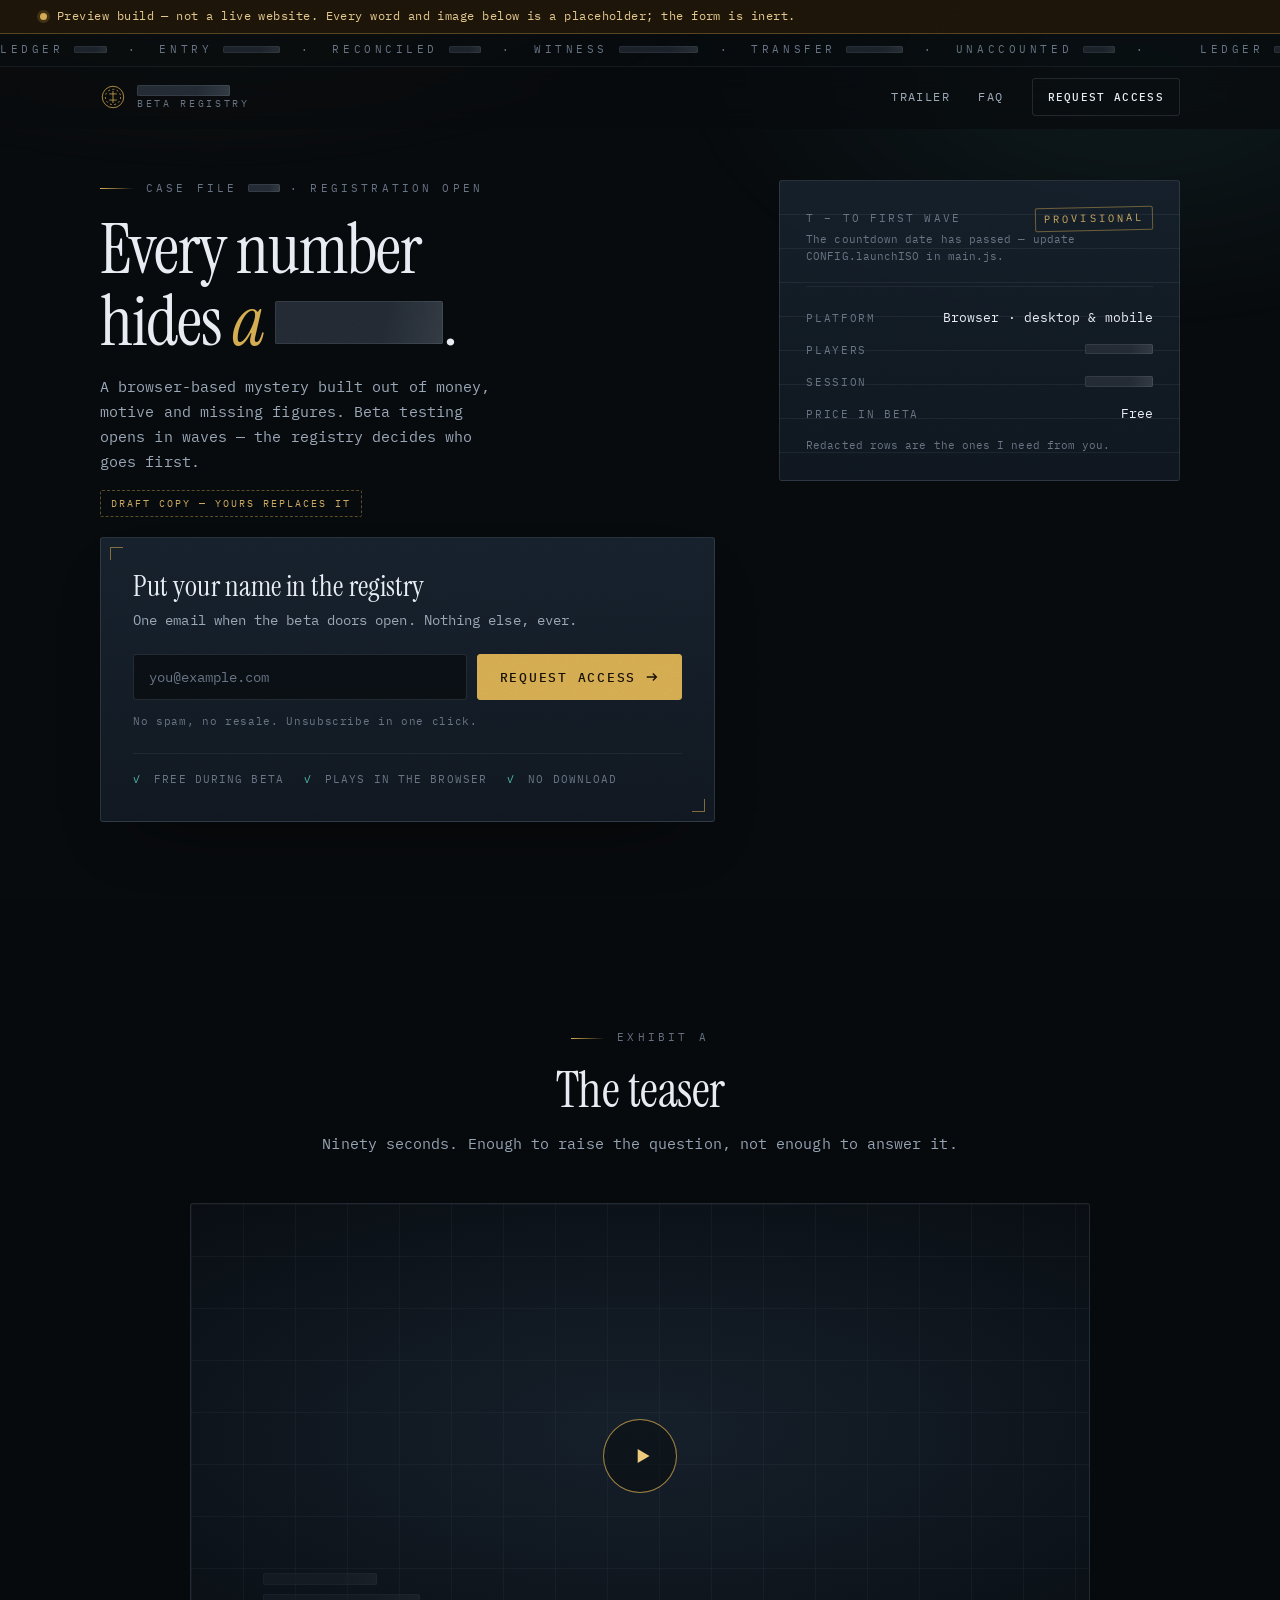
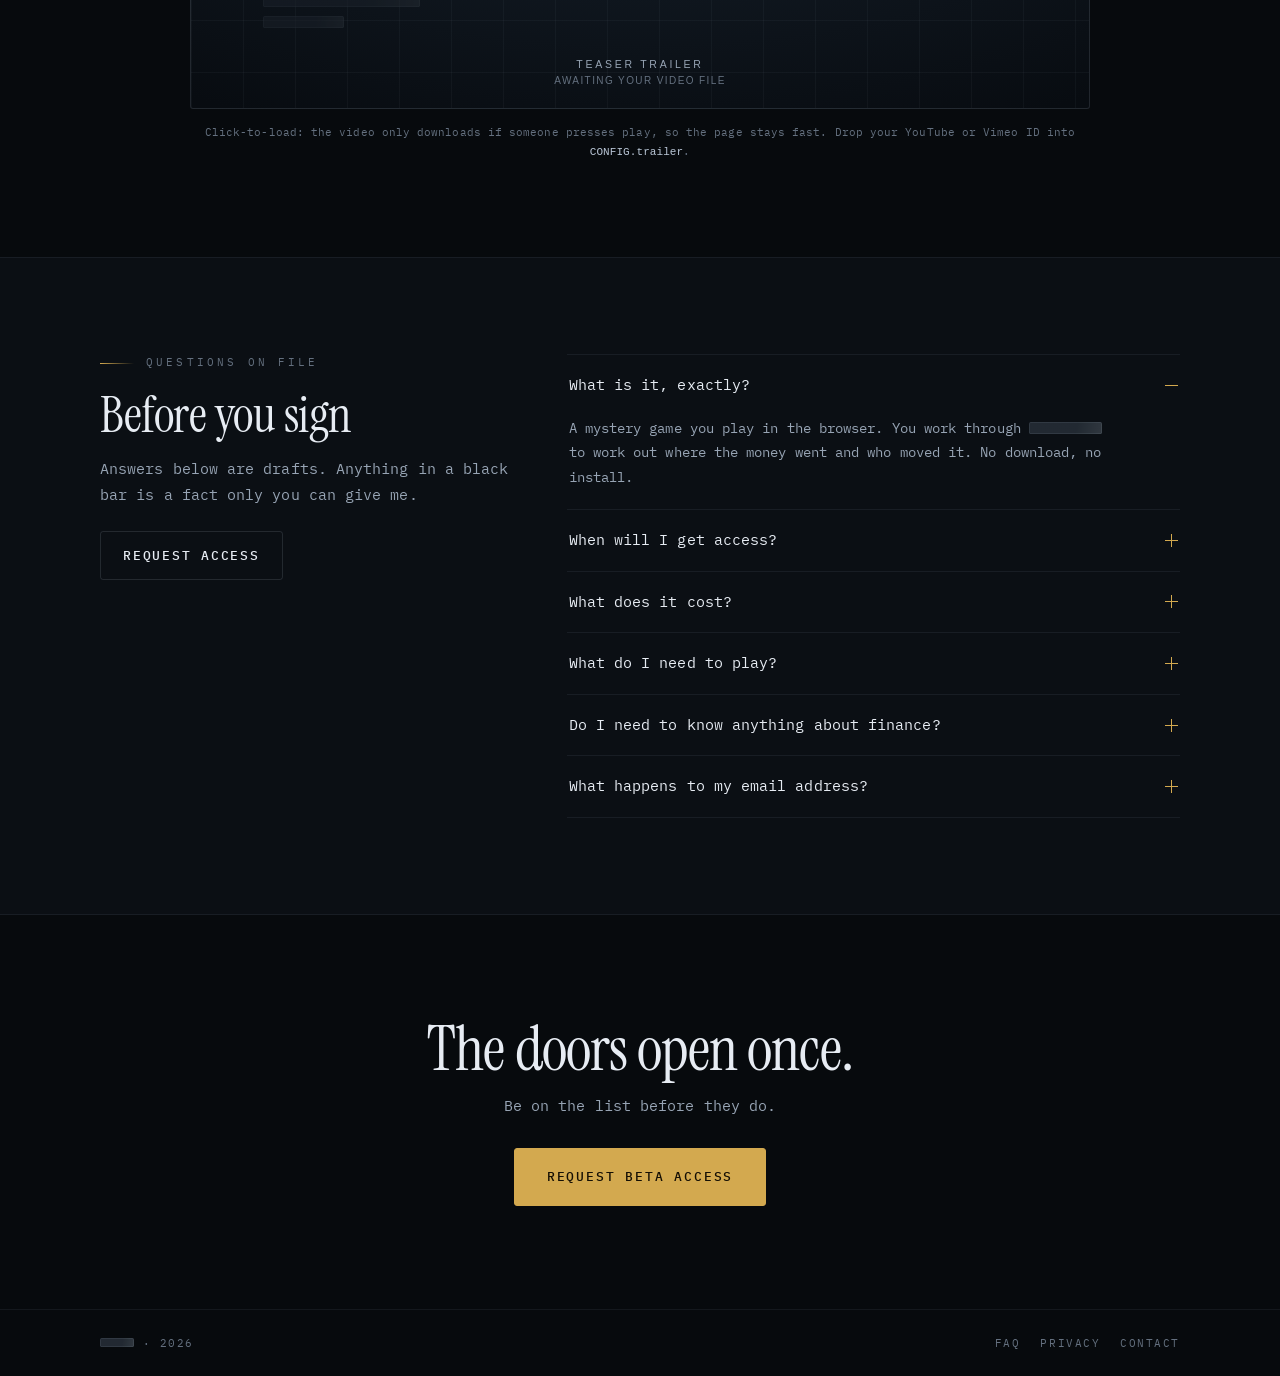
==== index.html @ 551bf58c "Beta registration landing page — preview build Dark dossier-styled squeeze page: hero + email opt-in" ====
<!DOCTYPE html>
<html lang="en" class="no-js">
<head>
<meta charset="utf-8">
<meta name="viewport" content="width=device-width, initial-scale=1">
<meta name="robots" content="noindex, nofollow">
<title>Beta Registry — Preview Build</title>
<meta name="description" content="Preview build of a beta-registration landing page. All copy and imagery are placeholders.">
<link rel="preconnect" href="https://fonts.googleapis.com">
<link rel="preconnect" href="https://fonts.gstatic.com" crossorigin>
<link href="https://fonts.googleapis.com/css2?family=Instrument+Serif:ital@0;1&family=IBM+Plex+Mono:wght@400;500;600&display=swap" rel="stylesheet">
<link rel="stylesheet" href="styles.css">
</head>
<body>

<!-- ============================================================
     DEMO NOTICE — delete this whole <div> when you go live.
     ============================================================ -->
<div class="demo-bar" id="demoBar">
  <span class="demo-bar__dot" aria-hidden="true"></span>
  <span>Preview build — not a live website. Every word and image below is a placeholder; the form is inert.</span>
</div>

<div class="grain" aria-hidden="true"></div>
<div class="vault-light" aria-hidden="true"></div>

<!-- ticker: intentionally wider than the viewport (marquee) -->
<div class="ticker" aria-hidden="true">
  <div class="ticker__track">
    <span class="ticker__set">
      LEDGER&nbsp;<i class="rd rd--xs"></i>&nbsp;&nbsp;·&nbsp;&nbsp;ENTRY&nbsp;<i class="rd rd--sm"></i>&nbsp;&nbsp;·&nbsp;&nbsp;RECONCILED&nbsp;<i class="rd rd--xs"></i>&nbsp;&nbsp;·&nbsp;&nbsp;WITNESS&nbsp;<i class="rd rd--md"></i>&nbsp;&nbsp;·&nbsp;&nbsp;TRANSFER&nbsp;<i class="rd rd--sm"></i>&nbsp;&nbsp;·&nbsp;&nbsp;UNACCOUNTED&nbsp;<i class="rd rd--xs"></i>&nbsp;&nbsp;·&nbsp;&nbsp;
    </span>
    <span class="ticker__set">
      LEDGER&nbsp;<i class="rd rd--xs"></i>&nbsp;&nbsp;·&nbsp;&nbsp;ENTRY&nbsp;<i class="rd rd--sm"></i>&nbsp;&nbsp;·&nbsp;&nbsp;RECONCILED&nbsp;<i class="rd rd--xs"></i>&nbsp;&nbsp;·&nbsp;&nbsp;WITNESS&nbsp;<i class="rd rd--md"></i>&nbsp;&nbsp;·&nbsp;&nbsp;TRANSFER&nbsp;<i class="rd rd--sm"></i>&nbsp;&nbsp;·&nbsp;&nbsp;UNACCOUNTED&nbsp;<i class="rd rd--xs"></i>&nbsp;&nbsp;·&nbsp;&nbsp;
    </span>
  </div>
</div>

<header class="site-head" id="siteHead">
  <div class="wrap site-head__inner">
    <a class="mark" href="#top" aria-label="Home">
      <span class="mark__seal" aria-hidden="true">
        <svg viewBox="0 0 32 32" width="26" height="26" fill="none" stroke="currentColor" stroke-width="1.1">
          <circle cx="16" cy="16" r="13.2"/><circle cx="16" cy="16" r="9.4" stroke-dasharray="2.4 3"/>
          <path d="M16 8.6v14.8M11.4 12.2h9.2M11.4 19.8h9.2"/>
        </svg>
      </span>
      <span class="mark__text">
        <!-- LOGO / GAME NAME GOES HERE -->
        <i class="rd rd--logo" title="your game name"></i>
        <em class="mark__sub">beta registry</em>
      </span>
    </a>
    <nav class="site-head__nav">
      <a href="#trailer">Trailer</a>
      <a href="#faq">FAQ</a>
      <a class="btn btn--ghost btn--sm" href="#register">Request access</a>
    </nav>
  </div>
</header>

<main id="top">

  <!-- ================= HERO ================= -->
  <section class="hero">
    <div class="wrap hero__grid">

      <div class="hero__copy">
        <p class="eyebrow reveal">
          <span class="eyebrow__rule" aria-hidden="true"></span>
          <span class="eyebrow__txt">Case file <i class="rd rd--xs"></i> · registration open</span>
        </p>

        <h1 class="hero__title reveal" style="--d:.06s">
          Every number<br>
          hides <em>a</em> <i class="rd rd--word" title="draft headline — replace"></i>.
        </h1>

        <p class="hero__lede reveal" style="--d:.12s">
          A browser-based mystery built out of money, motive and missing figures.
          Beta testing opens in waves — the registry decides who goes first.
        </p>

        <p class="draft-chip reveal" style="--d:.16s">draft copy — yours replaces it</p>

        <!-- ================= OPT-IN FORM ================= -->
        <div class="card card--form reveal" id="register" style="--d:.2s">
          <div class="card__corner card__corner--tl" aria-hidden="true"></div>
          <div class="card__corner card__corner--br" aria-hidden="true"></div>

          <h2 class="card__title">Put your name in the registry</h2>
          <p class="card__sub">One email when the beta doors open. Nothing else, ever.</p>

          <!-- NOTE: no action= and no name= on inputs while this is a preview.
               See README.md § "Connecting Mailchimp" for the two lines to change. -->
          <form class="form" id="optin" novalidate>
            <div class="form__row">
              <label class="sr-only" for="email">Email address</label>
              <input class="field" id="email" type="email" inputmode="email"
                     autocomplete="email" placeholder="you@example.com" required>
              <button class="btn btn--gold" type="submit" id="submitBtn">
                <span class="btn__label">Request access</span>
                <svg class="btn__arrow" viewBox="0 0 16 16" width="14" height="14" aria-hidden="true"
                     fill="none" stroke="currentColor" stroke-width="1.6">
                  <path d="M2 8h11M9 4l4 4-4 4"/>
                </svg>
              </button>
            </div>
            <p class="form__note" id="formNote">
              No spam, no resale. Unsubscribe in one click.
            </p>
            <p class="form__msg" id="formMsg" role="status" aria-live="polite"></p>
          </form>

          <ul class="assurance">
            <li><span aria-hidden="true">✓</span> Free during beta</li>
            <li><span aria-hidden="true">✓</span> Plays in the browser</li>
            <li><span aria-hidden="true">✓</span> No download</li>
          </ul>
        </div>

        <p class="counter-line reveal" style="--d:.26s">
          <i class="rd rd--num" title="your live signup count — or delete this line"></i>
          <span>investigators already on the list</span>
        </p>
      </div>

      <!-- ================= COUNTDOWN ================= -->
      <aside class="hero__side reveal" style="--d:.3s">
        <div class="dossier">
          <div class="dossier__head">
            <span>T &minus; to first wave</span>
            <span class="stamp">provisional</span>
          </div>

          <div class="countdown" id="countdown" aria-label="Time until beta opens">
            <div class="cd"><b id="cdD">--</b><span>days</span></div>
            <div class="cd"><b id="cdH">--</b><span>hrs</span></div>
            <div class="cd"><b id="cdM">--</b><span>min</span></div>
            <div class="cd"><b id="cdS">--</b><span>sec</span></div>
          </div>
          <p class="dossier__note" id="cdNote">
            Placeholder date. Set the real one in <code>main.js</code> → <code>CONFIG.launchISO</code>.
          </p>

          <hr class="rule">

          <dl class="facts">
            <div><dt>Platform</dt><dd>Browser · desktop &amp; mobile</dd></div>
            <div><dt>Players</dt><dd><i class="rd rd--sm" title="solo / co-op — confirm"></i></dd></div>
            <div><dt>Session</dt><dd><i class="rd rd--sm" title="typical play length — confirm"></i></dd></div>
            <div><dt>Price in beta</dt><dd>Free</dd></div>
          </dl>
          <p class="dossier__note dossier__note--tight">Redacted rows are the ones I need from you.</p>
        </div>
      </aside>

    </div>
  </section>

  <!-- ================= TRAILER ================= -->
  <section class="section" id="trailer">
    <div class="wrap">
      <header class="section__head reveal">
        <p class="eyebrow"><span class="eyebrow__rule" aria-hidden="true"></span> <span class="eyebrow__txt">Exhibit A</span></p>
        <h2 class="section__title">The teaser</h2>
        <p class="section__lede">Ninety seconds. Enough to raise the question, not enough to answer it.</p>
      </header>

      <figure class="player reveal" style="--d:.08s">
        <button class="player__facade" id="playBtn" type="button" aria-label="Play teaser trailer">
          <span class="player__frame" aria-hidden="true">
            <span class="player__bars">
              <i class="rd rd--md"></i><i class="rd rd--lg"></i><i class="rd rd--sm"></i>
            </span>
          </span>
          <span class="player__play" aria-hidden="true">
            <svg viewBox="0 0 24 24" width="26" height="26" fill="currentColor"><path d="M8 5.5v13l11-6.5z"/></svg>
          </span>
          <span class="player__label">Teaser trailer<em>awaiting your video file</em></span>
        </button>
        <figcaption class="player__cap">
          Click-to-load: the video only downloads if someone presses play, so the page stays fast.
          Drop your YouTube or Vimeo ID into <code>CONFIG.trailer</code>.
        </figcaption>
      </figure>
    </div>
  </section>

  <!-- ================= FAQ ================= -->
  <section class="section section--faq" id="faq">
    <div class="wrap faq__grid">
      <header class="section__head section__head--left reveal">
        <p class="eyebrow"><span class="eyebrow__rule" aria-hidden="true"></span> <span class="eyebrow__txt">Questions on file</span></p>
        <h2 class="section__title">Before you sign</h2>
        <p class="section__lede">
          Answers below are drafts. Anything in a black bar is a fact only you can give me.
        </p>
        <a class="btn btn--ghost" href="#register">Request access</a>
      </header>

      <div class="faq reveal" style="--d:.08s">

        <details class="qa" open>
          <summary><span>What is it, exactly?</span><i class="qa__x" aria-hidden="true"></i></summary>
          <div class="qa__body">
            <p>A mystery game you play in the browser. You work through
            <i class="rd rd--sm" title="what the player actually handles — statements? accounts? testimony?"></i>
            to work out where the money went and who moved it. No download, no install.</p>
          </div>
        </details>

        <details class="qa">
          <summary><span>When will I get access?</span><i class="qa__x" aria-hidden="true"></i></summary>
          <div class="qa__body">
            <p>Invitations go out in waves starting
            <i class="rd rd--sm" title="first wave date"></i>. Everyone on the registry is emailed
            in the order they joined, so an early signup is a genuinely earlier seat.</p>
          </div>
        </details>

        <details class="qa">
          <summary><span>What does it cost?</span><i class="qa__x" aria-hidden="true"></i></summary>
          <div class="qa__body">
            <p>The beta is free. Pricing after that is
            <i class="rd rd--sm" title="post-beta pricing — or say 'not decided yet'"></i>.</p>
          </div>
        </details>

        <details class="qa">
          <summary><span>What do I need to play?</span><i class="qa__x" aria-hidden="true"></i></summary>
          <div class="qa__body">
            <p>A modern browser and an internet connection. It runs on desktop and mobile.
            <i class="rd rd--sm" title="anything else? account? headphones?"></i></p>
          </div>
        </details>

        <details class="qa">
          <summary><span>Do I need to know anything about finance?</span><i class="qa__x" aria-hidden="true"></i></summary>
          <div class="qa__body">
            <p>No. <i class="rd rd--sm" title="confirm — this is a strong objection-killer if true"></i>
            Curiosity does more here than a spreadsheet ever will.</p>
          </div>
        </details>

        <details class="qa">
          <summary><span>What happens to my email address?</span><i class="qa__x" aria-hidden="true"></i></summary>
          <div class="qa__body">
            <p>It sits on one list and is used to send you a beta invitation. It is not sold,
            not shared, and every email carries an unsubscribe link.
            <i class="rd rd--sm" title="link your privacy policy here"></i></p>
          </div>
        </details>

      </div>
    </div>
  </section>

  <!-- ================= CLOSER ================= -->
  <section class="closer">
    <div class="wrap closer__inner reveal">
      <h2 class="closer__title">The doors open once.</h2>
      <p class="closer__lede">Be on the list before they do.</p>
      <a class="btn btn--gold btn--lg" href="#register">Request beta access</a>
    </div>
  </section>

</main>

<footer class="site-foot">
  <div class="wrap site-foot__inner">
    <span><i class="rd rd--xs" title="your studio name"></i> · <span id="year">2026</span></span>
    <span class="site-foot__links">
      <a href="#faq">FAQ</a>
      <a href="#" data-todo="privacy policy URL">Privacy</a>
      <a href="#" data-todo="contact URL or mailto">Contact</a>
    </span>
  </div>
</footer>

<script src="main.js"></script>
</body>
</html>
---- styles.css ----
/* =============================================================
   Beta registry landing page — preview build
   -------------------------------------------------------------
   Editing guide:
   · Colours, spacing and the header height all live in :root below.
   · Copy lives in index.html. Timings/URLs live in main.js (CONFIG).
   ============================================================= */

:root{
  /* --- palette --------------------------------------------- */
  --ink:        #070a0d;   /* page background            */
  --ink-2:      #0b0f14;   /* section background         */
  --panel:      #101720;   /* cards                      */
  --panel-hi:   #16202b;
  --line:       rgba(200,214,232,.13);
  --line-soft:  rgba(200,214,232,.07);

  --text:       #e7ecf3;
  --text-dim:   #97a4b4;
  --text-faint: #64707f;

  --gold:       #d3a94f;   /* primary accent — brass     */
  --gold-hi:    #eec97e;
  --teal:       #4fb6a8;   /* secondary accent           */

  --redact:     #141c25;   /* the black-bar placeholder  */

  /* --- metrics --------------------------------------------- */
  --head-h:     62px;      /* sticky header height, desktop  */
  --head-h-sm:  56px;      /* …and on small screens          */
  --wrap:       1160px;
  --r:          3px;       /* corner radius — dossier-sharp  */

  --serif: "Instrument Serif", "Iowan Old Style", Georgia, serif;
  --mono:  "IBM Plex Mono", ui-monospace, "SFMono-Regular", Menlo, monospace;
}

*,*::before,*::after{ box-sizing:border-box }

html{ -webkit-text-size-adjust:100% }

body{
  margin:0;
  background:var(--ink);
  color:var(--text);
  font-family:var(--mono);
  font-size:15px;
  line-height:1.7;
  font-weight:400;
  letter-spacing:.005em;
  -webkit-font-smoothing:antialiased;
}

img,svg{ max-width:100%; display:block }
a{ color:inherit; text-decoration:none }

.wrap{
  width:100%;
  max-width:var(--wrap);
  margin-inline:auto;
  padding-inline:clamp(18px,4.5vw,40px);
}

.sr-only{
  position:absolute;width:1px;height:1px;padding:0;margin:-1px;
  overflow:hidden;clip:rect(0 0 0 0);white-space:nowrap;border:0;
}

/* every anchor target clears the sticky header */
[id]{ scroll-margin-top:calc(var(--head-h) + 22px) }
html{ scroll-behavior:smooth }
@media (prefers-reduced-motion:reduce){ html{ scroll-behavior:auto } }


/* =============================================================
   Atmosphere: grain + a slow drifting vault light
   ============================================================= */
.grain{
  position:fixed; inset:0; z-index:60; pointer-events:none;
  opacity:.32; mix-blend-mode:overlay;
  background-image:url("data:image/svg+xml,%3Csvg xmlns='http://www.w3.org/2000/svg' width='180' height='180'%3E%3Cfilter id='n'%3E%3CfeTurbulence type='fractalNoise' baseFrequency='.85' numOctaves='3' stitchTiles='stitch'/%3E%3CfeColorMatrix type='saturate' values='0'/%3E%3C/filter%3E%3Crect width='180' height='180' filter='url(%23n)' opacity='.55'/%3E%3C/svg%3E");
}

.vault-light{
  position:fixed; inset:-25vh -10vw auto; height:110vh; z-index:0; pointer-events:none;
  background:
    radial-gradient(58% 44% at 22% 12%, rgba(211,169,79,.13), transparent 62%),
    radial-gradient(46% 40% at 82% 30%, rgba(79,182,168,.09), transparent 64%);
  filter:blur(14px);
  animation:drift 26s ease-in-out infinite alternate;
}
@keyframes drift{
  from{ transform:translate3d(-2.5%,0,0) scale(1) }
  to  { transform:translate3d(3.5%,3%,0) scale(1.08) }
}


/* =============================================================
   Redaction bar — the placeholder motif.
   Any <i class="rd"> is content the client still owes.
   ============================================================= */
.rd{
  display:inline-block; vertical-align:baseline;
  height:.82em; border-radius:1.5px;
  background:
    linear-gradient(100deg, rgba(255,255,255,.06) 0 30%, rgba(255,255,255,.13) 48%, rgba(255,255,255,.06) 66%),
    var(--redact);
  background-size:220% 100%, 100% 100%;
  box-shadow:inset 0 0 0 1px rgba(200,214,232,.09);
  animation:sheen 7s ease-in-out infinite;
  position:relative; top:.04em;
}
@keyframes sheen{ 0%,72%{background-position:130% 0,0 0} 100%{background-position:-40% 0,0 0} }

.rd--xs{ width:3.1em } .rd--sm{ width:5.4em } .rd--md{ width:7.6em } .rd--lg{ width:10.5em }
.rd--word{ width:2.4em; height:.62em }
.rd--num{ width:3.4em; height:1em; top:.14em }
.rd--logo{ width:6.2em; height:.78em }

@media (prefers-reduced-motion:reduce){ .rd,.vault-light{ animation:none } }


/* =============================================================
   Demo notice
   ============================================================= */
.demo-bar{
  position:relative; z-index:40;
  display:flex; align-items:center; gap:10px;
  padding:8px clamp(18px,4.5vw,40px);
  background:#1c1408;
  border-bottom:1px solid rgba(211,169,79,.3);
  color:#e2c68a;
  font-size:11.5px; letter-spacing:.04em; line-height:1.45;
}
.demo-bar__dot{
  flex:0 0 auto; width:7px; height:7px; border-radius:50%;
  background:var(--gold); box-shadow:0 0 0 3px rgba(211,169,79,.18);
}


/* =============================================================
   Ticker (intentional marquee — wider than the viewport by design)
   ============================================================= */
.ticker{
  position:relative; z-index:30;
  overflow:hidden;                 /* marquee clip — intentional */
  border-bottom:1px solid var(--line-soft);
  background:rgba(7,10,13,.7);
  padding:7px 0;
}
.ticker__track{ display:flex; width:max-content; animation:slide 42s linear infinite }
.ticker__set{
  flex:0 0 auto; padding-right:2rem;
  font-size:10.5px; letter-spacing:.34em; text-transform:uppercase;
  color:var(--text-faint); white-space:nowrap;
}
.ticker .rd{ height:.7em; opacity:.75 }
@keyframes slide{ to{ transform:translate3d(-50%,0,0) } }
@media (prefers-reduced-motion:reduce){ .ticker__track{ animation:none } }


/* =============================================================
   Header
   ============================================================= */
.site-head{
  position:sticky; top:0; z-index:35;
  height:var(--head-h);
  background:rgba(7,10,13,.72);
  backdrop-filter:blur(12px); -webkit-backdrop-filter:blur(12px);
  border-bottom:1px solid transparent;
  transition:border-color .3s ease, background .3s ease;
}
.site-head.is-stuck{ border-bottom-color:var(--line-soft); background:rgba(7,10,13,.9) }
.site-head__inner{ height:100%; display:flex; align-items:center; justify-content:space-between; gap:16px }

.mark{ display:flex; align-items:center; gap:11px; min-width:0 }
.mark__seal{ flex:0 0 auto; color:var(--gold); opacity:.85 }
.mark__text{ display:flex; flex-direction:column; line-height:1.15; min-width:0 }
.mark__sub{
  font-style:normal; font-size:9.5px; letter-spacing:.28em;
  text-transform:uppercase; color:var(--text-faint); margin-top:3px;
}

.site-head__nav{ display:flex; align-items:center; gap:clamp(14px,2.4vw,28px); flex:0 0 auto }
.site-head__nav a:not(.btn){
  font-size:12px; letter-spacing:.12em; text-transform:uppercase; color:var(--text-dim);
  transition:color .2s ease;
}
.site-head__nav a:not(.btn):hover{ color:var(--text) }


/* =============================================================
   Buttons
   ============================================================= */
.btn{
  --btn-bg:transparent;
  display:inline-flex; align-items:center; justify-content:center; gap:9px;
  padding:13px 22px; border-radius:var(--r); border:1px solid var(--line);
  background:var(--btn-bg); color:var(--text);
  font-family:var(--mono); font-size:12.5px; font-weight:500;
  letter-spacing:.14em; text-transform:uppercase; white-space:nowrap;
  cursor:pointer; transition:transform .18s ease, box-shadow .25s ease,
    background-color .25s ease, border-color .25s ease, color .25s ease;
}
.btn--sm{ padding:9px 15px; font-size:11px; letter-spacing:.12em }
.btn--lg{ padding:17px 32px; font-size:13px }

.btn--gold{
  --btn-bg:var(--gold);
  color:#150f04; border-color:var(--gold);
  box-shadow:0 0 0 0 rgba(211,169,79,.42);
}
.btn--gold:hover{ --btn-bg:var(--gold-hi); box-shadow:0 6px 26px -8px rgba(211,169,79,.6); transform:translateY(-1px) }
.btn--gold:active{ transform:translateY(0) }
.btn__arrow{ transition:transform .22s ease; flex:0 0 auto }
.btn--gold:hover .btn__arrow{ transform:translateX(3px) }

.btn--ghost:hover{ border-color:var(--gold); color:var(--gold-hi) }
.btn:focus-visible{ outline:2px solid var(--gold-hi); outline-offset:3px }


/* =============================================================
   Shared type
   ============================================================= */
.eyebrow{
  display:flex; align-items:center; gap:12px;
  margin:0 0 16px; font-size:10.5px; letter-spacing:.3em;
  text-transform:uppercase; color:var(--text-faint);
}
.eyebrow__rule{ flex:0 0 auto; width:34px; height:1px; background:linear-gradient(90deg,var(--gold),transparent) }
.eyebrow__txt{ min-width:0 }

.draft-chip{
  display:inline-block; margin:0 0 20px;
  padding:4px 10px; border:1px dashed rgba(211,169,79,.4); border-radius:2px;
  font-size:10px; letter-spacing:.2em; text-transform:uppercase; color:#c8a55e;
}

.section{ position:relative; z-index:1; padding:clamp(62px,7.5vw,100px) 0 }
.section--faq{ background:var(--ink-2); border-block:1px solid var(--line-soft) }
.section__head{ max-width:640px; margin-inline:auto; text-align:center }
.section__head .eyebrow{ justify-content:center }
.section__head--left{ margin-inline:0; text-align:left }
.section__head--left .eyebrow{ justify-content:flex-start }
.section__title{
  margin:0 0 14px; font-family:var(--serif); font-weight:400;
  font-size:clamp(30px,4.6vw,50px); line-height:1.08; letter-spacing:-.01em;
}
.section__lede{ margin:0; color:var(--text-dim); font-size:14.5px; line-height:1.75 }


/* =============================================================
   Hero
   ============================================================= */
.hero{ position:relative; z-index:1; padding:clamp(30px,4vw,54px) 0 clamp(46px,5.5vw,74px) }
.hero__grid{
  display:grid; gap:clamp(34px,5vw,64px);
  grid-template-columns:minmax(0,1.32fr) minmax(0,.86fr);
  align-items:start;
}
.hero__copy{ min-width:0 }

.hero__title{
  margin:0 0 16px;
  font-family:var(--serif); font-weight:400;
  font-size:clamp(40px,5.9vw,70px); line-height:1.04; letter-spacing:-.018em;
  text-wrap:balance;
}
.hero__title em{ font-style:italic; color:var(--gold) }
.hero__title .rd{ height:.62em; top:-.02em }

.hero__lede{
  margin:0 0 14px; max-width:46ch;
  color:var(--text-dim); font-size:14.5px; line-height:1.72;
}

.counter-line{
  display:flex; align-items:center; gap:10px; margin:22px 0 0;
  font-size:11.5px; letter-spacing:.14em; text-transform:uppercase; color:var(--text-faint);
}


/* --- the opt-in card ---------------------------------------- */
.card{
  position:relative;
  background:linear-gradient(180deg,var(--panel-hi),var(--panel));
  border:1px solid var(--line);
  border-radius:var(--r);
  padding:clamp(22px,3.2vw,32px);
  box-shadow:0 30px 70px -40px rgba(0,0,0,.95);
}
.card__corner{ position:absolute; width:13px; height:13px; border:1px solid var(--gold); opacity:.55 }
.card__corner--tl{ top:9px; left:9px; border-right:0; border-bottom:0 }
.card__corner--br{ right:9px; bottom:9px; border-left:0; border-top:0 }

.card__title{
  margin:0 0 6px; font-family:var(--serif); font-weight:400;
  font-size:clamp(22px,2.7vw,29px); line-height:1.15;
}
.card__sub{ margin:0 0 22px; color:var(--text-dim); font-size:13.5px }

.form__row{ display:flex; gap:10px; flex-wrap:wrap }
.field{
  flex:1 1 220px; min-width:0;
  padding:13px 15px; border-radius:var(--r);
  border:1px solid var(--line);
  background:rgba(7,10,13,.66); color:var(--text);
  font-family:var(--mono); font-size:14px;
  transition:border-color .2s ease, box-shadow .2s ease;
}
.field::placeholder{ color:var(--text-faint) }
.field:focus{ outline:0; border-color:var(--gold); box-shadow:0 0 0 3px rgba(211,169,79,.14) }
.field.is-bad{ border-color:#c9584f; box-shadow:0 0 0 3px rgba(201,88,79,.14) }
.form__row .btn{ flex:0 0 auto }

.form__note{ margin:12px 0 0; font-size:11px; letter-spacing:.06em; color:var(--text-faint) }
.form__msg{ margin:10px 0 0; font-size:12.5px; min-height:0; color:var(--teal) }
.form__msg.is-bad{ color:#e08a82 }
.form__msg:empty{ margin:0 }

.assurance{
  display:flex; flex-wrap:wrap; gap:8px 20px;
  margin:22px 0 0; padding:16px 0 0; border-top:1px solid var(--line-soft);
  list-style:none; font-size:11px; letter-spacing:.1em;
  text-transform:uppercase; color:var(--text-faint);
}
.assurance span{ color:var(--teal); margin-right:5px }


/* --- dossier / countdown ------------------------------------ */
.hero__side{ min-width:0 }
.dossier{
  background:
    repeating-linear-gradient(180deg, transparent 0 33px, var(--line-soft) 33px 34px),
    linear-gradient(180deg,rgba(22,32,43,.9),rgba(16,23,32,.9));
  border:1px solid var(--line); border-radius:var(--r);
  padding:clamp(20px,2.6vw,26px);
}
.dossier__head{
  display:flex; align-items:center; justify-content:space-between; gap:12px;
  font-size:10.5px; letter-spacing:.2em; text-transform:uppercase; color:var(--text-faint);
}
.stamp{
  flex:0 0 auto; padding:2px 8px; border:1px solid rgba(211,169,79,.45);
  border-radius:2px; color:#c8a55e; transform:rotate(-1.2deg);
}

.countdown{ display:grid; grid-template-columns:repeat(4,minmax(0,1fr)); gap:8px; margin:20px 0 12px }
.cd{
  min-width:0; text-align:center;
  background:rgba(7,10,13,.6); border:1px solid var(--line-soft);
  border-radius:var(--r); padding:12px 4px 9px;
}
.cd b{
  display:block; font-family:var(--serif); font-weight:400;
  font-size:clamp(24px,3.4vw,34px); line-height:1; color:var(--gold-hi);
  font-variant-numeric:tabular-nums;
}
.cd span{
  display:block; margin-top:6px; font-size:9px;
  letter-spacing:.2em; text-transform:uppercase; color:var(--text-faint);
}

.dossier__note{ margin:0; font-size:11px; line-height:1.6; color:var(--text-faint) }
.dossier__note--tight{ margin-top:12px }
.dossier__note code{ color:#b9c6d6; font-size:10.5px }

.rule{ border:0; border-top:1px solid var(--line-soft); margin:20px 0 }

.facts{ margin:0; display:grid; gap:11px }
.facts > div{ display:flex; align-items:baseline; justify-content:space-between; gap:14px }
.facts dt{
  flex:0 0 auto; font-size:10.5px; letter-spacing:.16em;
  text-transform:uppercase; color:var(--text-faint);
}
.facts dd{ margin:0; min-width:0; text-align:right; font-size:12.5px; color:var(--text) }


/* =============================================================
   Trailer
   ============================================================= */
.player{ margin:clamp(30px,4vw,46px) auto 0; max-width:900px }
.player__facade{
  position:relative; display:block; width:100%; aspect-ratio:16/9;
  padding:0; cursor:pointer; overflow:hidden;
  border:1px solid var(--line); border-radius:var(--r);
  background:radial-gradient(120% 90% at 50% 45%, #16202b, #080c11 72%);
  transition:border-color .3s ease, box-shadow .3s ease;
}
.player__facade:hover{ border-color:rgba(211,169,79,.5); box-shadow:0 0 60px -24px rgba(211,169,79,.5) }
.player__facade:focus-visible{ outline:2px solid var(--gold-hi); outline-offset:3px }

.player__frame{
  position:absolute; inset:0;
  background-image:
    linear-gradient(90deg,var(--line-soft) 1px,transparent 1px),
    linear-gradient(180deg,var(--line-soft) 1px,transparent 1px);
  background-size:52px 52px; opacity:.6;
}
.player__bars{
  position:absolute; left:8%; bottom:16%; display:flex; flex-direction:column;
  gap:9px; align-items:flex-start; font-size:15px; opacity:.6;
}
.player__play{
  position:absolute; top:50%; left:50%; transform:translate(-50%,-50%);
  width:74px; height:74px; display:grid; place-items:center;
  border:1px solid rgba(211,169,79,.55); border-radius:50%;
  color:var(--gold-hi); background:rgba(7,10,13,.5);
  transition:transform .25s ease, background-color .25s ease;
}
.player__play svg{ margin-left:4px }
.player__facade:hover .player__play{ transform:translate(-50%,-50%) scale(1.08); background:rgba(211,169,79,.16) }
.player__play::after{
  content:""; position:absolute; inset:-1px; border-radius:50%;
  border:1px solid rgba(211,169,79,.4); animation:pulse 3.2s ease-out infinite;
}
@keyframes pulse{ 0%{transform:scale(1);opacity:.7} 70%,100%{transform:scale(1.5);opacity:0} }
@media (prefers-reduced-motion:reduce){ .player__play::after{ animation:none } }

.player__label{
  position:absolute; left:0; right:0; bottom:22px;
  display:flex; flex-direction:column; gap:5px; align-items:center;
  font-size:10.5px; letter-spacing:.26em; text-transform:uppercase; color:var(--text-dim);
}
.player__label em{ font-style:normal; letter-spacing:.14em; color:var(--text-faint); font-size:10px }

.player iframe{ display:block; width:100%; aspect-ratio:16/9; border:0; border-radius:var(--r) }
.player__cap{
  margin:14px 0 0; text-align:center;
  font-size:11px; line-height:1.7; color:var(--text-faint);
}
.player__cap code{ color:#b9c6d6 }


/* =============================================================
   FAQ
   ============================================================= */
.faq__grid{
  display:grid; gap:clamp(30px,4.5vw,60px);
  grid-template-columns:minmax(0,.8fr) minmax(0,1.2fr);
  align-items:start;
}
.section__head--left .btn{ margin-top:24px }

.qa{ border-bottom:1px solid var(--line-soft) }
.qa:first-child{ border-top:1px solid var(--line-soft) }
.qa summary{
  display:flex; align-items:center; justify-content:space-between; gap:18px;
  padding:18px 2px; cursor:pointer; list-style:none;
  font-size:14.5px; color:var(--text); transition:color .2s ease;
}
.qa summary::-webkit-details-marker{ display:none }
.qa summary:hover{ color:var(--gold-hi) }
.qa summary span{ min-width:0 }

.qa__x{ position:relative; flex:0 0 auto; width:13px; height:13px }
.qa__x::before,.qa__x::after{
  content:""; position:absolute; inset:0; margin:auto;
  background:var(--gold); transition:transform .25s ease, opacity .25s ease;
}
.qa__x::before{ width:13px; height:1px }
.qa__x::after { width:1px; height:13px }
.qa[open] .qa__x::after{ transform:rotate(90deg); opacity:0 }

.qa__body{ padding:0 2px 20px; max-width:62ch }
.qa__body p{ margin:0; color:var(--text-dim); font-size:13.5px; line-height:1.8 }
.qa[open] .qa__body{ animation:unfold .32s ease both }
@keyframes unfold{ from{ opacity:0; transform:translateY(-5px) } to{ opacity:1; transform:none } }
@media (prefers-reduced-motion:reduce){ .qa[open] .qa__body{ animation:none } }


/* =============================================================
   Closer + footer
   ============================================================= */
.closer{ position:relative; z-index:1; padding:clamp(64px,8vw,104px) 0; text-align:center }
.closer__inner{ display:flex; flex-direction:column; align-items:center }
.closer__title{
  margin:0 0 10px; font-family:var(--serif); font-weight:400;
  font-size:clamp(32px,5.6vw,62px); line-height:1.05; letter-spacing:-.015em;
}
.closer__lede{ margin:0 0 30px; color:var(--text-dim); font-size:15px }

.site-foot{ border-top:1px solid var(--line-soft); padding:24px 0; position:relative; z-index:1 }
.site-foot__inner{
  display:flex; align-items:center; justify-content:space-between;
  flex-wrap:wrap; gap:10px 24px;
  font-size:11px; letter-spacing:.14em; text-transform:uppercase; color:var(--text-faint);
}
.site-foot__links{ display:flex; gap:20px; flex-wrap:wrap }
.site-foot__links a:hover{ color:var(--gold-hi) }


/* =============================================================
   Reveal on scroll (JS adds .is-in)
   ============================================================= */
.reveal{ opacity:0; transform:translateY(14px); transition:opacity .7s ease var(--d,0s), transform .7s cubic-bezier(.2,.7,.3,1) var(--d,0s) }
.reveal.is-in{ opacity:1; transform:none }
@media (prefers-reduced-motion:reduce){ .reveal{ opacity:1; transform:none; transition:none } }
.no-js .reveal{ opacity:1; transform:none }


/* =============================================================
   Responsive
   ============================================================= */
@media (max-width:960px){
  .hero__grid,.faq__grid{ grid-template-columns:minmax(0,1fr) }
  .section__head--left .btn{ margin-bottom:6px }
}

@media (max-width:640px){
  :root{ --head-h:var(--head-h-sm) }
  body{ font-size:14.5px }
  .site-head__nav a:not(.btn){ display:none }      /* keep the bar one line tall */
  .hero__title{ font-size:clamp(34px,10vw,52px) }
  .form__row .btn{ flex:1 1 100%; }
  .countdown{ gap:6px }
  .cd{ padding:10px 2px 8px }
  .demo-bar{ font-size:10.5px; letter-spacing:.02em }
  .eyebrow{ font-size:9.5px; letter-spacing:.2em; gap:9px }
  .eyebrow__rule{ width:22px }
  .facts > div{ flex-wrap:wrap; gap:2px }
  .facts dd{ text-align:left }
}

@media (max-width:380px){
  .assurance{ gap:6px 14px; font-size:10px }
}
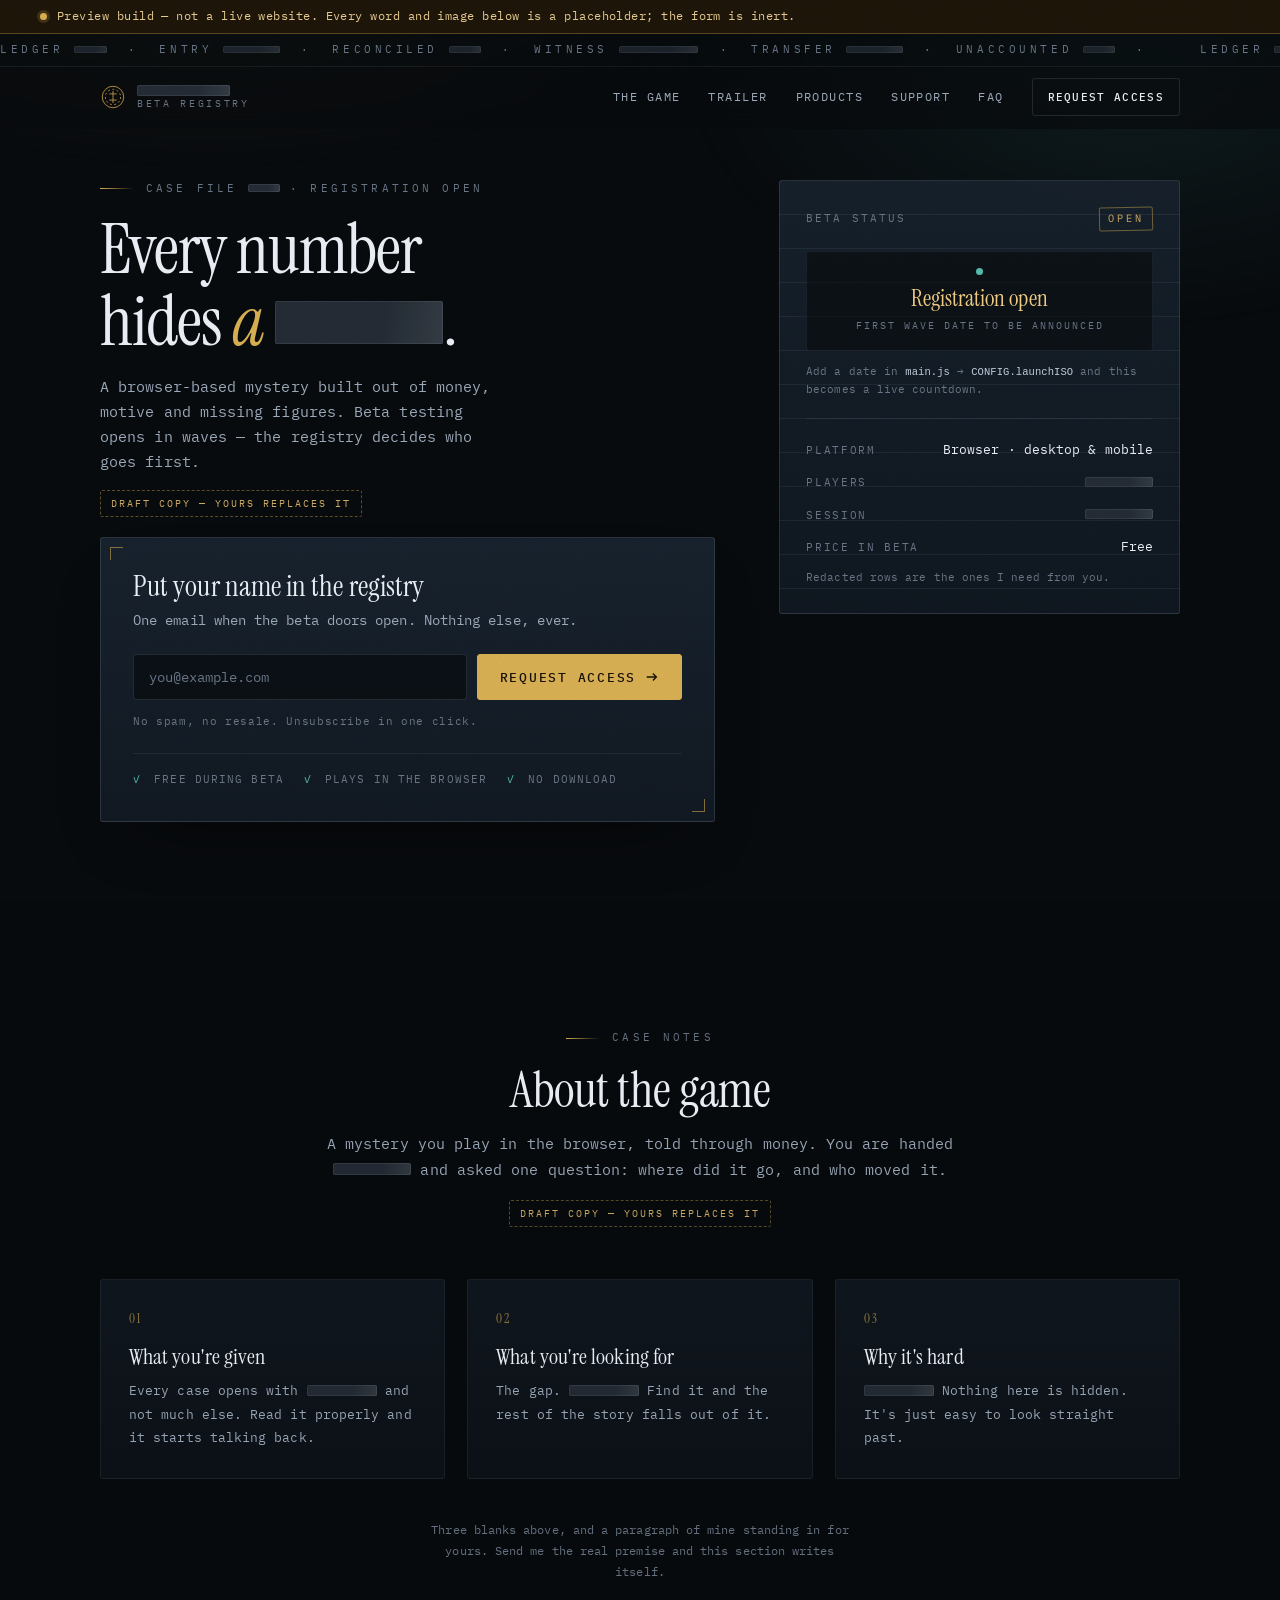
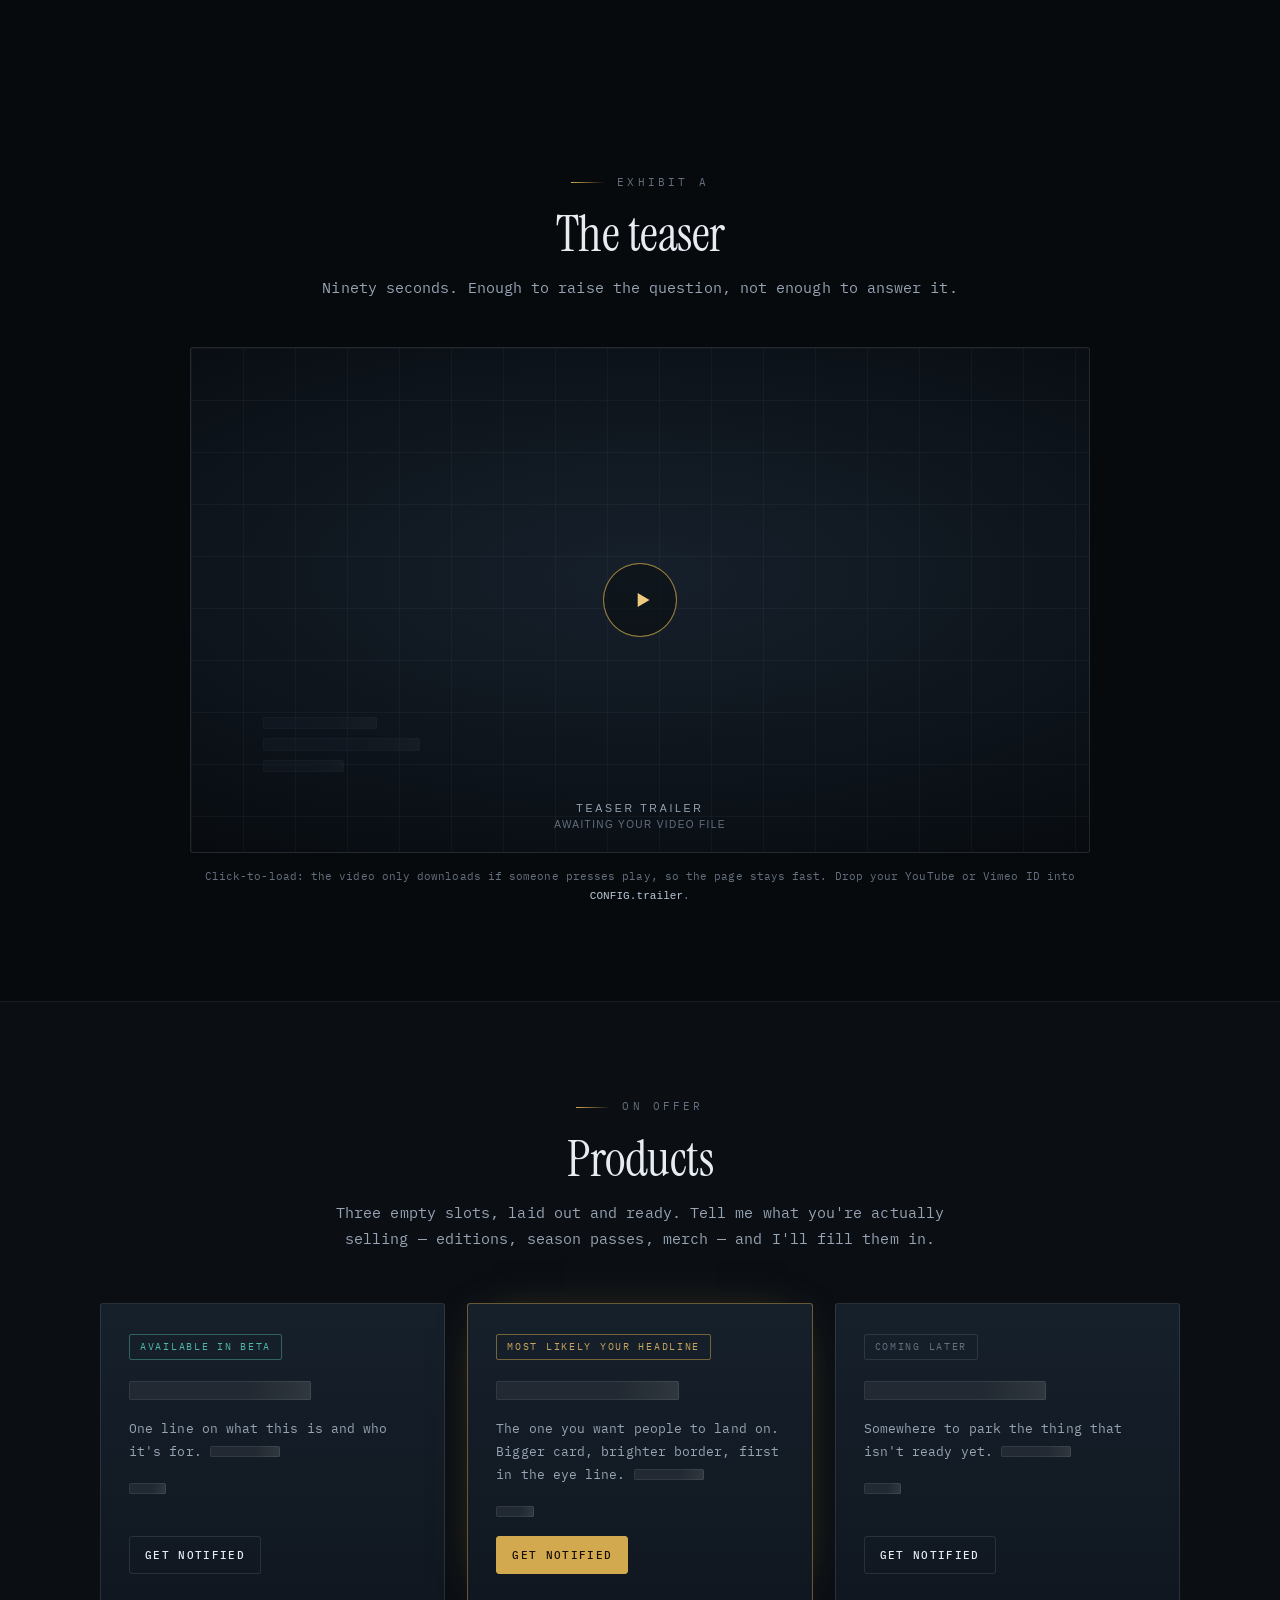
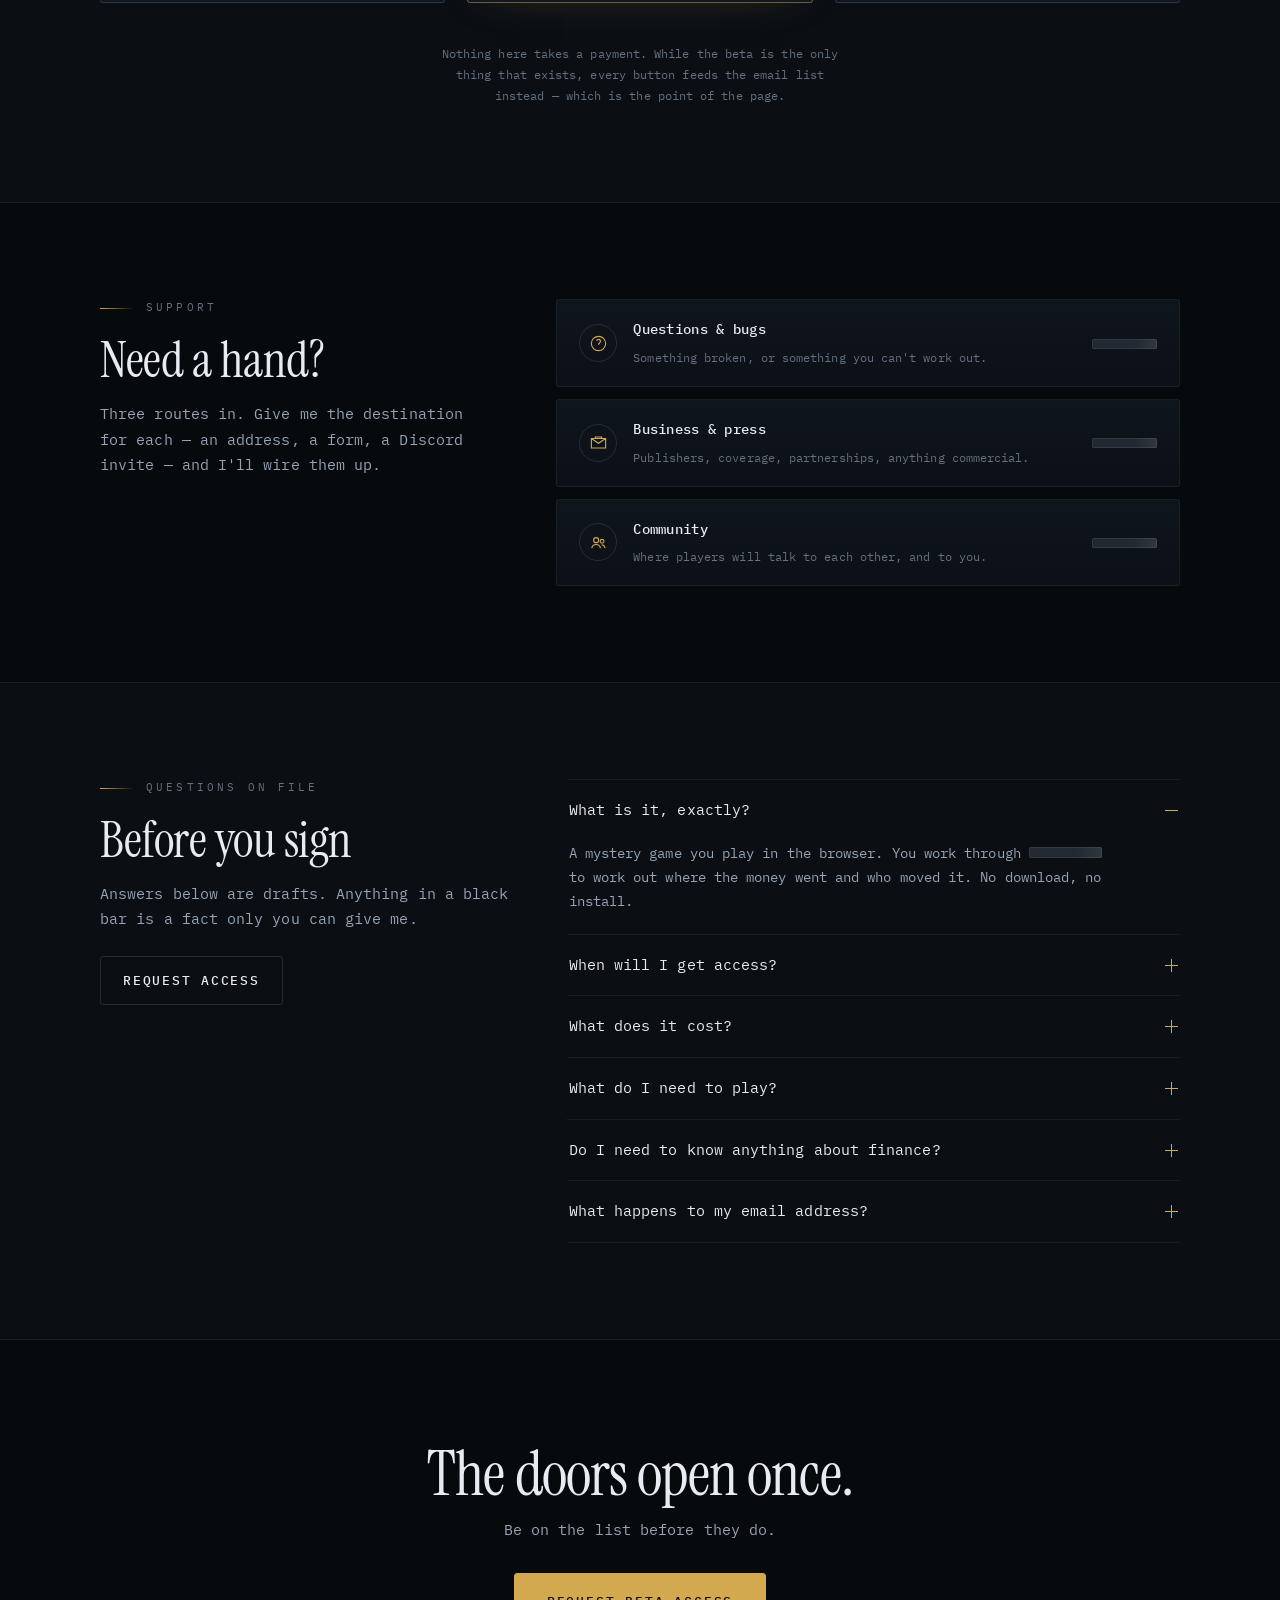
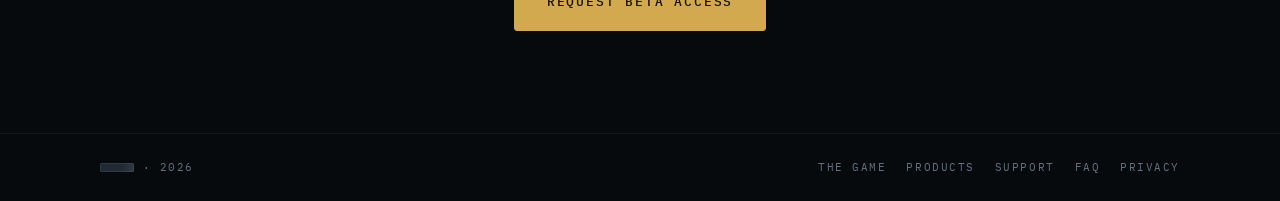
==== commit 89945e19: "Add About, Products and Support sections; mobile menu; no-date beta panel Client scoped up from a ba" ====
--- a/index.html
+++ b/index.html
@@ -51,8 +51,16 @@
         <em class="mark__sub">beta registry</em>
       </span>
     </a>
-    <nav class="site-head__nav">
+    <button class="nav-toggle" id="navToggle" type="button"
+            aria-expanded="false" aria-controls="navPanel" aria-label="Menu">
+      <span class="nav-toggle__bars" aria-hidden="true"><i></i><i></i><i></i></span>
+    </button>
+
+    <nav class="site-head__nav" id="navPanel">
+      <a href="#about">The game</a>
       <a href="#trailer">Trailer</a>
+      <a href="#products">Products</a>
+      <a href="#support">Support</a>
       <a href="#faq">FAQ</a>
       <a class="btn btn--ghost btn--sm" href="#register">Request access</a>
     </nav>
@@ -68,7 +76,7 @@
       <div class="hero__copy">
         <p class="eyebrow reveal">
           <span class="eyebrow__rule" aria-hidden="true"></span>
-          <span class="eyebrow__txt">Case file <i class="rd rd--xs"></i> · registration open</span>
+          <span class="eyebrow__txt">Case file <i class="rd rd--xs" title="a case number, if you want one — or delete this"></i> · registration open</span>
         </p>
 
         <h1 class="hero__title reveal" style="--d:.06s">
@@ -129,8 +137,8 @@
       <aside class="hero__side reveal" style="--d:.3s">
         <div class="dossier">
           <div class="dossier__head">
-            <span>T &minus; to first wave</span>
-            <span class="stamp">provisional</span>
+            <span>Beta status</span>
+            <span class="stamp">open</span>
           </div>
 
           <div class="countdown" id="countdown" aria-label="Time until beta opens">
@@ -139,8 +147,17 @@
             <div class="cd"><b id="cdM">--</b><span>min</span></div>
             <div class="cd"><b id="cdS">--</b><span>sec</span></div>
           </div>
+
+          <!-- shown instead of the countdown while no date is set -->
+          <div class="tba" id="cdTba">
+            <span class="tba__pulse" aria-hidden="true"></span>
+            <b>Registration open</b>
+            <span>First wave date to be announced</span>
+          </div>
+
           <p class="dossier__note" id="cdNote">
-            Placeholder date. Set the real one in <code>main.js</code> → <code>CONFIG.launchISO</code>.
+            Add a date in <code>main.js</code> → <code>CONFIG.launchISO</code> and this
+            becomes a live countdown.
           </p>
 
           <hr class="rule">
@@ -158,6 +175,48 @@
     </div>
   </section>
 
+  <!-- ================= ABOUT THE GAME ================= -->
+  <section class="section section--about" id="about">
+    <div class="wrap">
+      <header class="section__head reveal">
+        <p class="eyebrow"><span class="eyebrow__rule" aria-hidden="true"></span> <span class="eyebrow__txt">Case notes</span></p>
+        <h2 class="section__title">About the game</h2>
+        <p class="section__lede">
+          A mystery you play in the browser, told through money. You are handed
+          <i class="rd rd--sm" title="what the player is actually handed — statements? accounts? messages?"></i>
+          and asked one question: where did it go, and who moved it.
+        </p>
+        <p class="draft-chip">draft copy — yours replaces it</p>
+      </header>
+
+      <div class="pillars">
+        <article class="pillar reveal">
+          <span class="pillar__no" aria-hidden="true">01</span>
+          <h3>What you're given</h3>
+          <p>Every case opens with <i class="rd rd--sm" title="what a case opens with"></i>
+          and not much else. Read it properly and it starts talking back.</p>
+        </article>
+        <article class="pillar reveal" style="--d:.08s">
+          <span class="pillar__no" aria-hidden="true">02</span>
+          <h3>What you're looking for</h3>
+          <p>The gap. <i class="rd rd--sm" title="what the player is hunting — a discrepancy? a person? a date?"></i>
+          Find it and the rest of the story falls out of it.</p>
+        </article>
+        <article class="pillar reveal" style="--d:.16s">
+          <span class="pillar__no" aria-hidden="true">03</span>
+          <h3>Why it's hard</h3>
+          <p><i class="rd rd--sm" title="the core obstacle — a liar? a deadline? incomplete records?"></i>
+          Nothing here is hidden. It's just easy to look straight past.</p>
+        </article>
+      </div>
+
+      <p class="section__foot reveal">
+        Three blanks above, and a paragraph of mine standing in for yours. Send me the real
+        premise and this section writes itself.
+      </p>
+    </div>
+  </section>
+
   <!-- ================= TRAILER ================= -->
   <section class="section" id="trailer">
     <div class="wrap">
@@ -171,7 +230,7 @@
         <button class="player__facade" id="playBtn" type="button" aria-label="Play teaser trailer">
           <span class="player__frame" aria-hidden="true">
             <span class="player__bars">
-              <i class="rd rd--md"></i><i class="rd rd--lg"></i><i class="rd rd--sm"></i>
+              <i class="rd rd--deco rd--md"></i><i class="rd rd--deco rd--lg"></i><i class="rd rd--deco rd--sm"></i>
             </span>
           </span>
           <span class="player__play" aria-hidden="true">
@@ -187,6 +246,122 @@
     </div>
   </section>
 
+  <!-- ================= PRODUCTS ================= -->
+  <section class="section section--products" id="products">
+    <div class="wrap">
+      <header class="section__head reveal">
+        <p class="eyebrow"><span class="eyebrow__rule" aria-hidden="true"></span> <span class="eyebrow__txt">On offer</span></p>
+        <h2 class="section__title">Products</h2>
+        <p class="section__lede">
+          Three empty slots, laid out and ready. Tell me what you're actually selling —
+          editions, season passes, merch — and I'll fill them in.
+        </p>
+      </header>
+
+      <div class="products">
+
+        <article class="prod reveal">
+          <div class="prod__top">
+            <span class="chip chip--live">available in beta</span>
+          </div>
+          <h3 class="prod__name"><i class="rd rd--md" title="product name"></i></h3>
+          <p class="prod__desc">One line on what this is and who it's for.
+            <i class="rd rd--sm" title="what's included"></i></p>
+          <p class="prod__price"><i class="rd rd--num" title="price, or 'free'"></i></p>
+          <a class="btn btn--ghost btn--sm prod__cta" href="#register">Get notified</a>
+        </article>
+
+        <article class="prod prod--feature reveal" style="--d:.08s">
+          <div class="prod__top">
+            <span class="chip chip--gold">most likely your headline</span>
+          </div>
+          <h3 class="prod__name"><i class="rd rd--md" title="product name"></i></h3>
+          <p class="prod__desc">The one you want people to land on. Bigger card, brighter
+            border, first in the eye line.
+            <i class="rd rd--sm" title="what's included"></i></p>
+          <p class="prod__price"><i class="rd rd--num" title="price"></i></p>
+          <a class="btn btn--gold btn--sm prod__cta" href="#register">Get notified</a>
+        </article>
+
+        <article class="prod reveal" style="--d:.16s">
+          <div class="prod__top">
+            <span class="chip">coming later</span>
+          </div>
+          <h3 class="prod__name"><i class="rd rd--md" title="product name"></i></h3>
+          <p class="prod__desc">Somewhere to park the thing that isn't ready yet.
+            <i class="rd rd--sm" title="what's included"></i></p>
+          <p class="prod__price"><i class="rd rd--num" title="price, or 'TBA'"></i></p>
+          <a class="btn btn--ghost btn--sm prod__cta" href="#register">Get notified</a>
+        </article>
+
+      </div>
+
+      <p class="section__foot reveal">
+        Nothing here takes a payment. While the beta is the only thing that exists,
+        every button feeds the email list instead — which is the point of the page.
+      </p>
+    </div>
+  </section>
+
+  <!-- ================= SUPPORT ================= -->
+  <section class="section section--support" id="support">
+    <div class="wrap support__grid">
+      <header class="section__head section__head--left reveal">
+        <p class="eyebrow"><span class="eyebrow__rule" aria-hidden="true"></span> <span class="eyebrow__txt">Support</span></p>
+        <h2 class="section__title">Need a hand?</h2>
+        <p class="section__lede">
+          Three routes in. Give me the destination for each — an address, a form, a
+          Discord invite — and I'll wire them up.
+        </p>
+      </header>
+
+      <div class="support reveal" style="--d:.08s">
+
+        <article class="sup">
+          <span class="sup__icon" aria-hidden="true">
+            <svg viewBox="0 0 24 24" width="19" height="19" fill="none" stroke="currentColor" stroke-width="1.4">
+              <path d="M12 17h.01M12 13.5c0-2 2.5-2.2 2.5-4.2A2.5 2.5 0 0 0 9.6 8.6"/>
+              <circle cx="12" cy="12" r="9"/>
+            </svg>
+          </span>
+          <h3>Questions &amp; bugs</h3>
+          <p>Something broken, or something you can't work out.</p>
+          <a class="sup__link" href="#" data-todo="support destination">
+            <i class="rd rd--sm" title="support address, form or help desk"></i>
+          </a>
+        </article>
+
+        <article class="sup">
+          <span class="sup__icon" aria-hidden="true">
+            <svg viewBox="0 0 24 24" width="19" height="19" fill="none" stroke="currentColor" stroke-width="1.4">
+              <path d="M3 7h18v12H3zM3 7l9 6 9-6M8 7V5h8v2"/>
+            </svg>
+          </span>
+          <h3>Business &amp; press</h3>
+          <p>Publishers, coverage, partnerships, anything commercial.</p>
+          <a class="sup__link" href="#" data-todo="business destination">
+            <i class="rd rd--sm" title="business/press address"></i>
+          </a>
+        </article>
+
+        <article class="sup">
+          <span class="sup__icon" aria-hidden="true">
+            <svg viewBox="0 0 24 24" width="19" height="19" fill="none" stroke="currentColor" stroke-width="1.4">
+              <circle cx="9" cy="9" r="3.2"/><circle cx="16.5" cy="10.5" r="2.4"/>
+              <path d="M3.5 19c.6-2.9 2.8-4.4 5.5-4.4s4.9 1.5 5.5 4.4M16 14.8c2.2.2 3.8 1.6 4.3 4.2"/>
+            </svg>
+          </span>
+          <h3>Community</h3>
+          <p>Where players will talk to each other, and to you.</p>
+          <a class="sup__link" href="#" data-todo="community destination">
+            <i class="rd rd--sm" title="Discord / Reddit / forum link"></i>
+          </a>
+        </article>
+
+      </div>
+    </div>
+  </section>
+
   <!-- ================= FAQ ================= -->
   <section class="section section--faq" id="faq">
     <div class="wrap faq__grid">
@@ -213,9 +388,9 @@
         <details class="qa">
           <summary><span>When will I get access?</span><i class="qa__x" aria-hidden="true"></i></summary>
           <div class="qa__body">
-            <p>Invitations go out in waves starting
-            <i class="rd rd--sm" title="first wave date"></i>. Everyone on the registry is emailed
-            in the order they joined, so an early signup is a genuinely earlier seat.</p>
+            <p>No date is fixed yet — which is exactly why the list exists. Invitations go
+            out in waves, and everyone on the registry is emailed in the order they joined,
+            so signing up early is a genuinely earlier seat.</p>
           </div>
         </details>
 
@@ -271,9 +446,11 @@
   <div class="wrap site-foot__inner">
     <span><i class="rd rd--xs" title="your studio name"></i> · <span id="year">2026</span></span>
     <span class="site-foot__links">
+      <a href="#about">The game</a>
+      <a href="#products">Products</a>
+      <a href="#support">Support</a>
       <a href="#faq">FAQ</a>
       <a href="#" data-todo="privacy policy URL">Privacy</a>
-      <a href="#" data-todo="contact URL or mailto">Contact</a>
     </span>
   </div>
 </footer>
--- a/styles.css
+++ b/styles.css
@@ -116,6 +116,8 @@
 .rd--word{ width:2.4em; height:.62em }
 .rd--num{ width:3.4em; height:1em; top:.14em }
 .rd--logo{ width:6.2em; height:.78em }
+/* decorative bars — texture only, NOT content the client still owes */
+.rd--deco{ opacity:.7 }
 
 @media (prefers-reduced-motion:reduce){ .rd,.vault-light{ animation:none } }
 
@@ -187,6 +189,53 @@
   transition:color .2s ease;
 }
 .site-head__nav a:not(.btn):hover{ color:var(--text) }
+
+
+/* =============================================================
+   Nav toggle + mobile panel
+   ============================================================= */
+.nav-toggle{
+  display:none; flex:0 0 auto;
+  width:40px; height:34px; padding:0; cursor:pointer;
+  align-items:center; justify-content:center;
+  background:transparent; border:1px solid var(--line); border-radius:var(--r);
+  color:var(--text); transition:border-color .2s ease, color .2s ease;
+}
+.nav-toggle:hover{ border-color:var(--gold); color:var(--gold-hi) }
+.nav-toggle:focus-visible{ outline:2px solid var(--gold-hi); outline-offset:3px }
+.nav-toggle__bars{ display:block; width:16px; height:11px; position:relative }
+.nav-toggle__bars i{
+  position:absolute; left:0; right:0; height:1px; background:currentColor;
+  transition:transform .26s ease, opacity .2s ease;
+}
+.nav-toggle__bars i:nth-child(1){ top:0 }
+.nav-toggle__bars i:nth-child(2){ top:5px }
+.nav-toggle__bars i:nth-child(3){ top:10px }
+body.nav-open .nav-toggle__bars i:nth-child(1){ transform:translateY(5px) rotate(45deg) }
+body.nav-open .nav-toggle__bars i:nth-child(2){ opacity:0 }
+body.nav-open .nav-toggle__bars i:nth-child(3){ transform:translateY(-5px) rotate(-45deg) }
+
+@media (max-width:860px){
+  .nav-toggle{ display:inline-flex }
+
+  /* absolute inside the sticky header, so it tracks the header at any scroll */
+  .site-head__nav{
+    position:absolute; top:100%; left:0; right:0;
+    flex-direction:column; align-items:stretch; gap:0;
+    padding:6px clamp(18px,4.5vw,40px) 20px;
+    background:rgba(7,10,13,.97);
+    backdrop-filter:blur(14px); -webkit-backdrop-filter:blur(14px);
+    border-bottom:1px solid var(--line);
+    max-height:calc(100vh - var(--head-h)); overflow-y:auto;
+    opacity:0; visibility:hidden; transform:translateY(-8px);
+    transition:opacity .22s ease, transform .22s ease, visibility .22s;
+  }
+  body.nav-open .site-head__nav{ opacity:1; visibility:visible; transform:none }
+  .site-head__nav a:not(.btn){
+    padding:15px 2px; border-bottom:1px solid var(--line-soft); font-size:13px;
+  }
+  .site-head__nav .btn{ margin-top:16px; width:100% }
+}
 
 
 /* =============================================================
@@ -345,7 +394,10 @@
   border-radius:2px; color:#c8a55e; transform:rotate(-1.2deg);
 }
 
-.countdown{ display:grid; grid-template-columns:repeat(4,minmax(0,1fr)); gap:8px; margin:20px 0 12px }
+/* countdown is OFF until JS confirms a real date; the 'to be announced' panel is
+   the no-JS / no-date default, because that statement is always true */
+.countdown{ display:none; grid-template-columns:repeat(4,minmax(0,1fr)); gap:8px; margin:20px 0 12px }
+.countdown.is-on{ display:grid }
 .cd{
   min-width:0; text-align:center;
   background:rgba(7,10,13,.6); border:1px solid var(--line-soft);
@@ -374,6 +426,88 @@
   text-transform:uppercase; color:var(--text-faint);
 }
 .facts dd{ margin:0; min-width:0; text-align:right; font-size:12.5px; color:var(--text) }
+
+
+.tba{ display:block; margin:20px 0 12px; padding:16px 14px; text-align:center;
+  background:rgba(7,10,13,.6); border:1px solid var(--line-soft); border-radius:var(--r) }
+.tba.is-off{ display:none }
+.tba b{ display:block; font-family:var(--serif); font-weight:400; font-size:23px;
+  line-height:1.1; color:var(--gold-hi) }
+.tba span:not(.tba__pulse){ display:block; margin-top:6px; font-size:10px;
+  letter-spacing:.2em; text-transform:uppercase; color:var(--text-faint) }
+.tba__pulse{ display:block; width:7px; height:7px; margin:0 auto 11px; border-radius:50%;
+  background:var(--teal); box-shadow:0 0 0 0 rgba(79,182,168,.5); animation:beacon 2.6s ease-out infinite }
+@keyframes beacon{ 0%{box-shadow:0 0 0 0 rgba(79,182,168,.45)} 70%,100%{box-shadow:0 0 0 9px rgba(79,182,168,0)} }
+@media (prefers-reduced-motion:reduce){ .tba__pulse{ animation:none } }
+
+.section__foot{ margin:clamp(26px,3.4vw,40px) auto 0; max-width:60ch; text-align:center;
+  font-size:12px; line-height:1.75; color:var(--text-faint) }
+.section__head .draft-chip{ margin:18px 0 0 }
+
+
+/* =============================================================
+   About — three pillars
+   ============================================================= */
+.pillars{ display:grid; gap:clamp(14px,2vw,22px); margin-top:clamp(34px,4.5vw,52px);
+  grid-template-columns:repeat(auto-fit,minmax(240px,1fr)) }
+.pillar{ position:relative; min-width:0; padding:clamp(22px,2.6vw,28px);
+  background:linear-gradient(180deg,rgba(22,32,43,.55),rgba(16,23,32,.55));
+  border:1px solid var(--line-soft); border-radius:var(--r);
+  transition:border-color .3s ease, transform .3s ease }
+.pillar:hover{ border-color:rgba(211,169,79,.35); transform:translateY(-2px) }
+.pillar__no{ display:block; font-family:var(--serif); font-size:13px; letter-spacing:.16em;
+  color:var(--gold); opacity:.75; margin-bottom:14px }
+.pillar h3{ margin:0 0 10px; font-family:var(--serif); font-weight:400; font-size:22px;
+  line-height:1.15 }
+.pillar p{ margin:0; font-size:13px; line-height:1.8; color:var(--text-dim) }
+
+
+/* =============================================================
+   Products
+   ============================================================= */
+.section--products{ background:var(--ink-2); border-block:1px solid var(--line-soft) }
+.products{ display:grid; gap:clamp(14px,2vw,22px); margin-top:clamp(34px,4.5vw,52px);
+  grid-template-columns:repeat(auto-fit,minmax(250px,1fr)); align-items:stretch }
+.prod{ display:flex; flex-direction:column; min-width:0;
+  padding:clamp(22px,2.6vw,28px);
+  background:linear-gradient(180deg,var(--panel-hi),var(--panel));
+  border:1px solid var(--line); border-radius:var(--r);
+  transition:border-color .3s ease, transform .3s ease, box-shadow .3s ease }
+.prod:hover{ transform:translateY(-3px); box-shadow:0 24px 50px -34px rgba(0,0,0,.9) }
+.prod--feature{ border-color:rgba(211,169,79,.45); box-shadow:0 0 46px -26px rgba(211,169,79,.55) }
+.prod__top{ margin-bottom:18px }
+.chip{ display:inline-block; padding:4px 10px; border-radius:2px;
+  border:1px solid var(--line); font-size:9.5px; letter-spacing:.18em;
+  text-transform:uppercase; color:var(--text-faint) }
+.chip--gold{ border-color:rgba(211,169,79,.5); color:#c8a55e }
+.chip--live{ border-color:rgba(79,182,168,.45); color:var(--teal) }
+.prod__name{ margin:0 0 12px; font-family:var(--serif); font-weight:400; font-size:24px;
+  line-height:1.1 }
+.prod__desc{ margin:0 0 18px; font-size:13px; line-height:1.8; color:var(--text-dim) }
+.prod__price{ margin:0 0 20px; display:flex; align-items:center;
+  font-size:11px; letter-spacing:.18em; text-transform:uppercase; color:var(--text-faint) }
+.prod__cta{ margin-top:auto; align-self:flex-start }
+
+
+/* =============================================================
+   Support
+   ============================================================= */
+.support__grid{ display:grid; gap:clamp(30px,4.5vw,60px);
+  grid-template-columns:minmax(0,.78fr) minmax(0,1.22fr); align-items:start }
+.support{ display:grid; gap:12px }
+.sup{ display:grid; grid-template-columns:auto minmax(0,1fr) auto; gap:6px 16px;
+  align-items:center; min-width:0;
+  padding:18px clamp(16px,2vw,22px);
+  background:linear-gradient(180deg,rgba(22,32,43,.5),rgba(16,23,32,.5));
+  border:1px solid var(--line-soft); border-radius:var(--r);
+  transition:border-color .3s ease }
+.sup:hover{ border-color:rgba(211,169,79,.35) }
+.sup__icon{ grid-row:1 / span 2; flex:0 0 auto; width:38px; height:38px; display:grid;
+  place-items:center; border:1px solid var(--line); border-radius:50%; color:var(--gold) }
+.sup h3{ margin:0; font-size:14px; font-weight:500; letter-spacing:.02em; min-width:0 }
+.sup p{ grid-column:2; margin:0; font-size:12px; line-height:1.65; color:var(--text-faint) }
+.sup__link{ grid-row:1 / span 2; grid-column:3; display:flex; align-items:center;
+  font-size:12px; color:var(--text-dim) }
 
 
 /* =============================================================
@@ -503,14 +637,13 @@
    Responsive
    ============================================================= */
 @media (max-width:960px){
-  .hero__grid,.faq__grid{ grid-template-columns:minmax(0,1fr) }
+  .hero__grid,.faq__grid,.support__grid{ grid-template-columns:minmax(0,1fr) }
   .section__head--left .btn{ margin-bottom:6px }
 }
 
 @media (max-width:640px){
   :root{ --head-h:var(--head-h-sm) }
   body{ font-size:14.5px }
-  .site-head__nav a:not(.btn){ display:none }      /* keep the bar one line tall */
   .hero__title{ font-size:clamp(34px,10vw,52px) }
   .form__row .btn{ flex:1 1 100%; }
   .countdown{ gap:6px }
@@ -520,6 +653,8 @@
   .eyebrow__rule{ width:22px }
   .facts > div{ flex-wrap:wrap; gap:2px }
   .facts dd{ text-align:left }
+  .sup{ grid-template-columns:auto minmax(0,1fr); row-gap:8px }
+  .sup__link{ grid-row:3; grid-column:1 / -1 }
 }
 
 @media (max-width:380px){
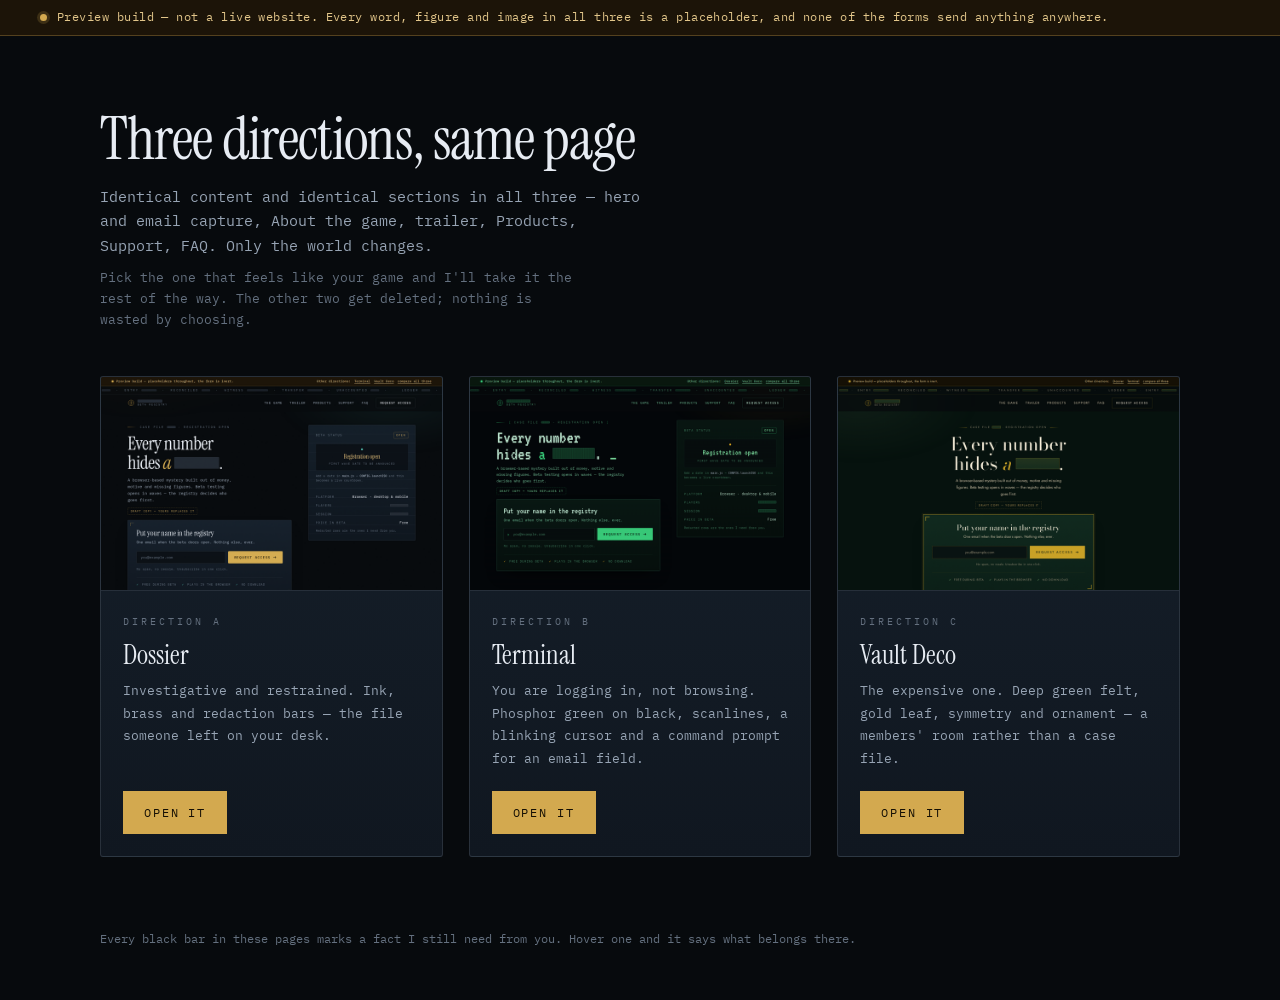
==== commit 5fb29016: "Three design directions: Dossier, Terminal, Vault Deco, plus a chooser Client asked for alternative " ====
--- a/index.html
+++ b/index.html
@@ -1,460 +1,86 @@
 <!DOCTYPE html>
-<html lang="en" class="no-js">
+<html lang="en">
 <head>
 <meta charset="utf-8">
 <meta name="viewport" content="width=device-width, initial-scale=1">
 <meta name="robots" content="noindex, nofollow">
-<title>Beta Registry — Preview Build</title>
-<meta name="description" content="Preview build of a beta-registration landing page. All copy and imagery are placeholders.">
+<title>Three directions — preview</title>
 <link rel="preconnect" href="https://fonts.googleapis.com">
 <link rel="preconnect" href="https://fonts.gstatic.com" crossorigin>
-<link href="https://fonts.googleapis.com/css2?family=Instrument+Serif:ital@0;1&family=IBM+Plex+Mono:wght@400;500;600&display=swap" rel="stylesheet">
-<link rel="stylesheet" href="styles.css">
+<link href="https://fonts.googleapis.com/css2?family=Instrument+Serif&family=IBM+Plex+Mono:wght@400;500&display=swap" rel="stylesheet">
+<style>
+*,*::before,*::after{ box-sizing:border-box }
+body{ margin:0; background:#070a0d; color:#e7ecf3;
+  font-family:"IBM Plex Mono",ui-monospace,monospace; font-size:15px; line-height:1.7 }
+a{ color:inherit; text-decoration:none }
+.bar{ display:flex; gap:10px; align-items:center; padding:9px clamp(18px,4.5vw,40px);
+  background:#1c1408; border-bottom:1px solid rgba(211,169,79,.3); color:#e2c68a;
+  font-size:11.5px; letter-spacing:.04em; line-height:1.45 }
+.bar i{ width:7px; height:7px; border-radius:50%; background:#d3a94f; flex:0 0 auto;
+  box-shadow:0 0 0 3px rgba(211,169,79,.18) }
+.wrap{ max-width:1160px; margin-inline:auto; padding:clamp(40px,6vw,72px) clamp(18px,4.5vw,40px) }
+h1{ font-family:"Instrument Serif",Georgia,serif; font-weight:400;
+  font-size:clamp(34px,5.4vw,60px); line-height:1.05; margin:0 0 14px; letter-spacing:-.015em }
+.lede{ margin:0 0 8px; color:#97a4b4; max-width:60ch; font-size:14.5px }
+.note{ margin:0 0 clamp(30px,4vw,46px); color:#64707f; max-width:60ch; font-size:12.5px }
+.grid{ display:grid; gap:clamp(16px,2.4vw,26px);
+  grid-template-columns:repeat(auto-fit,minmax(280px,1fr)) }
+.card{ display:flex; flex-direction:column; min-width:0; overflow:hidden;
+  background:linear-gradient(180deg,#16202b,#101720); border:1px solid rgba(200,214,232,.13);
+  border-radius:3px; transition:border-color .25s ease, transform .25s ease }
+.card:hover{ border-color:rgba(211,169,79,.5); transform:translateY(-3px) }
+.card img{ display:block; width:100%; height:auto; border-bottom:1px solid rgba(200,214,232,.1) }
+.body{ padding:22px; display:flex; flex-direction:column; flex:1 1 auto }
+.letter{ font-size:10px; letter-spacing:.3em; text-transform:uppercase; color:#64707f;
+  margin:0 0 10px }
+.name{ font-family:"Instrument Serif",Georgia,serif; font-weight:400; font-size:27px;
+  margin:0 0 10px; line-height:1.1 }
+.blurb{ margin:0 0 20px; font-size:13px; line-height:1.75; color:#97a4b4; flex:1 1 auto }
+.go{ align-self:flex-start; padding:11px 20px; border:1px solid #d3a94f; background:#d3a94f;
+  color:#150f04; font-size:11.5px; letter-spacing:.16em; text-transform:uppercase }
+.card:hover .go{ background:#eec97e; border-color:#eec97e }
+footer{ padding:0 clamp(18px,4.5vw,40px) 50px; color:#64707f; font-size:12px;
+  max-width:1160px; margin-inline:auto }
+</style>
 </head>
 <body>
-
-<!-- ============================================================
-     DEMO NOTICE — delete this whole <div> when you go live.
-     ============================================================ -->
-<div class="demo-bar" id="demoBar">
-  <span class="demo-bar__dot" aria-hidden="true"></span>
-  <span>Preview build — not a live website. Every word and image below is a placeholder; the form is inert.</span>
-</div>
-
-<div class="grain" aria-hidden="true"></div>
-<div class="vault-light" aria-hidden="true"></div>
-
-<!-- ticker: intentionally wider than the viewport (marquee) -->
-<div class="ticker" aria-hidden="true">
-  <div class="ticker__track">
-    <span class="ticker__set">
-      LEDGER&nbsp;<i class="rd rd--xs"></i>&nbsp;&nbsp;·&nbsp;&nbsp;ENTRY&nbsp;<i class="rd rd--sm"></i>&nbsp;&nbsp;·&nbsp;&nbsp;RECONCILED&nbsp;<i class="rd rd--xs"></i>&nbsp;&nbsp;·&nbsp;&nbsp;WITNESS&nbsp;<i class="rd rd--md"></i>&nbsp;&nbsp;·&nbsp;&nbsp;TRANSFER&nbsp;<i class="rd rd--sm"></i>&nbsp;&nbsp;·&nbsp;&nbsp;UNACCOUNTED&nbsp;<i class="rd rd--xs"></i>&nbsp;&nbsp;·&nbsp;&nbsp;
-    </span>
-    <span class="ticker__set">
-      LEDGER&nbsp;<i class="rd rd--xs"></i>&nbsp;&nbsp;·&nbsp;&nbsp;ENTRY&nbsp;<i class="rd rd--sm"></i>&nbsp;&nbsp;·&nbsp;&nbsp;RECONCILED&nbsp;<i class="rd rd--xs"></i>&nbsp;&nbsp;·&nbsp;&nbsp;WITNESS&nbsp;<i class="rd rd--md"></i>&nbsp;&nbsp;·&nbsp;&nbsp;TRANSFER&nbsp;<i class="rd rd--sm"></i>&nbsp;&nbsp;·&nbsp;&nbsp;UNACCOUNTED&nbsp;<i class="rd rd--xs"></i>&nbsp;&nbsp;·&nbsp;&nbsp;
-    </span>
+<div class="bar"><i></i><span>Preview build — not a live website. Every word, figure and image in all three is a placeholder, and none of the forms send anything anywhere.</span></div>
+<div class="wrap">
+  <h1>Three directions, same page</h1>
+  <p class="lede">Identical content and identical sections in all three — hero and email
+  capture, About the game, trailer, Products, Support, FAQ. Only the world changes.</p>
+  <p class="note">Pick the one that feels like your game and I'll take it the rest of the
+  way. The other two get deleted; nothing is wasted by choosing.</p>
+  <div class="grid">
+    <a class="card" href="a/">
+      <img src="thumb-a.png" alt="Dossier direction" width="1280" height="800" loading="lazy">
+      <div class="body">
+        <p class="letter">Direction A</p>
+        <h2 class="name">Dossier</h2>
+        <p class="blurb">Investigative and restrained. Ink, brass and redaction bars — the file someone left on your desk.</p>
+        <span class="go">Open it</span>
+      </div>
+    </a>
+    <a class="card" href="b/">
+      <img src="thumb-b.png" alt="Terminal direction" width="1280" height="800" loading="lazy">
+      <div class="body">
+        <p class="letter">Direction B</p>
+        <h2 class="name">Terminal</h2>
+        <p class="blurb">You are logging in, not browsing. Phosphor green on black, scanlines, a blinking cursor and a command prompt for an email field.</p>
+        <span class="go">Open it</span>
+      </div>
+    </a>
+    <a class="card" href="c/">
+      <img src="thumb-c.png" alt="Vault Deco direction" width="1280" height="800" loading="lazy">
+      <div class="body">
+        <p class="letter">Direction C</p>
+        <h2 class="name">Vault Deco</h2>
+        <p class="blurb">The expensive one. Deep green felt, gold leaf, symmetry and ornament — a members' room rather than a case file.</p>
+        <span class="go">Open it</span>
+      </div>
+    </a>
   </div>
 </div>
-
-<header class="site-head" id="siteHead">
-  <div class="wrap site-head__inner">
-    <a class="mark" href="#top" aria-label="Home">
-      <span class="mark__seal" aria-hidden="true">
-        <svg viewBox="0 0 32 32" width="26" height="26" fill="none" stroke="currentColor" stroke-width="1.1">
-          <circle cx="16" cy="16" r="13.2"/><circle cx="16" cy="16" r="9.4" stroke-dasharray="2.4 3"/>
-          <path d="M16 8.6v14.8M11.4 12.2h9.2M11.4 19.8h9.2"/>
-        </svg>
-      </span>
-      <span class="mark__text">
-        <!-- LOGO / GAME NAME GOES HERE -->
-        <i class="rd rd--logo" title="your game name"></i>
-        <em class="mark__sub">beta registry</em>
-      </span>
-    </a>
-    <button class="nav-toggle" id="navToggle" type="button"
-            aria-expanded="false" aria-controls="navPanel" aria-label="Menu">
-      <span class="nav-toggle__bars" aria-hidden="true"><i></i><i></i><i></i></span>
-    </button>
-
-    <nav class="site-head__nav" id="navPanel">
-      <a href="#about">The game</a>
-      <a href="#trailer">Trailer</a>
-      <a href="#products">Products</a>
-      <a href="#support">Support</a>
-      <a href="#faq">FAQ</a>
-      <a class="btn btn--ghost btn--sm" href="#register">Request access</a>
-    </nav>
-  </div>
-</header>
-
-<main id="top">
-
-  <!-- ================= HERO ================= -->
-  <section class="hero">
-    <div class="wrap hero__grid">
-
-      <div class="hero__copy">
-        <p class="eyebrow reveal">
-          <span class="eyebrow__rule" aria-hidden="true"></span>
-          <span class="eyebrow__txt">Case file <i class="rd rd--xs" title="a case number, if you want one — or delete this"></i> · registration open</span>
-        </p>
-
-        <h1 class="hero__title reveal" style="--d:.06s">
-          Every number<br>
-          hides <em>a</em> <i class="rd rd--word" title="draft headline — replace"></i>.
-        </h1>
-
-        <p class="hero__lede reveal" style="--d:.12s">
-          A browser-based mystery built out of money, motive and missing figures.
-          Beta testing opens in waves — the registry decides who goes first.
-        </p>
-
-        <p class="draft-chip reveal" style="--d:.16s">draft copy — yours replaces it</p>
-
-        <!-- ================= OPT-IN FORM ================= -->
-        <div class="card card--form reveal" id="register" style="--d:.2s">
-          <div class="card__corner card__corner--tl" aria-hidden="true"></div>
-          <div class="card__corner card__corner--br" aria-hidden="true"></div>
-
-          <h2 class="card__title">Put your name in the registry</h2>
-          <p class="card__sub">One email when the beta doors open. Nothing else, ever.</p>
-
-          <!-- NOTE: no action= and no name= on inputs while this is a preview.
-               See README.md § "Connecting Mailchimp" for the two lines to change. -->
-          <form class="form" id="optin" novalidate>
-            <div class="form__row">
-              <label class="sr-only" for="email">Email address</label>
-              <input class="field" id="email" type="email" inputmode="email"
-                     autocomplete="email" placeholder="you@example.com" required>
-              <button class="btn btn--gold" type="submit" id="submitBtn">
-                <span class="btn__label">Request access</span>
-                <svg class="btn__arrow" viewBox="0 0 16 16" width="14" height="14" aria-hidden="true"
-                     fill="none" stroke="currentColor" stroke-width="1.6">
-                  <path d="M2 8h11M9 4l4 4-4 4"/>
-                </svg>
-              </button>
-            </div>
-            <p class="form__note" id="formNote">
-              No spam, no resale. Unsubscribe in one click.
-            </p>
-            <p class="form__msg" id="formMsg" role="status" aria-live="polite"></p>
-          </form>
-
-          <ul class="assurance">
-            <li><span aria-hidden="true">✓</span> Free during beta</li>
-            <li><span aria-hidden="true">✓</span> Plays in the browser</li>
-            <li><span aria-hidden="true">✓</span> No download</li>
-          </ul>
-        </div>
-
-        <p class="counter-line reveal" style="--d:.26s">
-          <i class="rd rd--num" title="your live signup count — or delete this line"></i>
-          <span>investigators already on the list</span>
-        </p>
-      </div>
-
-      <!-- ================= COUNTDOWN ================= -->
-      <aside class="hero__side reveal" style="--d:.3s">
-        <div class="dossier">
-          <div class="dossier__head">
-            <span>Beta status</span>
-            <span class="stamp">open</span>
-          </div>
-
-          <div class="countdown" id="countdown" aria-label="Time until beta opens">
-            <div class="cd"><b id="cdD">--</b><span>days</span></div>
-            <div class="cd"><b id="cdH">--</b><span>hrs</span></div>
-            <div class="cd"><b id="cdM">--</b><span>min</span></div>
-            <div class="cd"><b id="cdS">--</b><span>sec</span></div>
-          </div>
-
-          <!-- shown instead of the countdown while no date is set -->
-          <div class="tba" id="cdTba">
-            <span class="tba__pulse" aria-hidden="true"></span>
-            <b>Registration open</b>
-            <span>First wave date to be announced</span>
-          </div>
-
-          <p class="dossier__note" id="cdNote">
-            Add a date in <code>main.js</code> → <code>CONFIG.launchISO</code> and this
-            becomes a live countdown.
-          </p>
-
-          <hr class="rule">
-
-          <dl class="facts">
-            <div><dt>Platform</dt><dd>Browser · desktop &amp; mobile</dd></div>
-            <div><dt>Players</dt><dd><i class="rd rd--sm" title="solo / co-op — confirm"></i></dd></div>
-            <div><dt>Session</dt><dd><i class="rd rd--sm" title="typical play length — confirm"></i></dd></div>
-            <div><dt>Price in beta</dt><dd>Free</dd></div>
-          </dl>
-          <p class="dossier__note dossier__note--tight">Redacted rows are the ones I need from you.</p>
-        </div>
-      </aside>
-
-    </div>
-  </section>
-
-  <!-- ================= ABOUT THE GAME ================= -->
-  <section class="section section--about" id="about">
-    <div class="wrap">
-      <header class="section__head reveal">
-        <p class="eyebrow"><span class="eyebrow__rule" aria-hidden="true"></span> <span class="eyebrow__txt">Case notes</span></p>
-        <h2 class="section__title">About the game</h2>
-        <p class="section__lede">
-          A mystery you play in the browser, told through money. You are handed
-          <i class="rd rd--sm" title="what the player is actually handed — statements? accounts? messages?"></i>
-          and asked one question: where did it go, and who moved it.
-        </p>
-        <p class="draft-chip">draft copy — yours replaces it</p>
-      </header>
-
-      <div class="pillars">
-        <article class="pillar reveal">
-          <span class="pillar__no" aria-hidden="true">01</span>
-          <h3>What you're given</h3>
-          <p>Every case opens with <i class="rd rd--sm" title="what a case opens with"></i>
-          and not much else. Read it properly and it starts talking back.</p>
-        </article>
-        <article class="pillar reveal" style="--d:.08s">
-          <span class="pillar__no" aria-hidden="true">02</span>
-          <h3>What you're looking for</h3>
-          <p>The gap. <i class="rd rd--sm" title="what the player is hunting — a discrepancy? a person? a date?"></i>
-          Find it and the rest of the story falls out of it.</p>
-        </article>
-        <article class="pillar reveal" style="--d:.16s">
-          <span class="pillar__no" aria-hidden="true">03</span>
-          <h3>Why it's hard</h3>
-          <p><i class="rd rd--sm" title="the core obstacle — a liar? a deadline? incomplete records?"></i>
-          Nothing here is hidden. It's just easy to look straight past.</p>
-        </article>
-      </div>
-
-      <p class="section__foot reveal">
-        Three blanks above, and a paragraph of mine standing in for yours. Send me the real
-        premise and this section writes itself.
-      </p>
-    </div>
-  </section>
-
-  <!-- ================= TRAILER ================= -->
-  <section class="section" id="trailer">
-    <div class="wrap">
-      <header class="section__head reveal">
-        <p class="eyebrow"><span class="eyebrow__rule" aria-hidden="true"></span> <span class="eyebrow__txt">Exhibit A</span></p>
-        <h2 class="section__title">The teaser</h2>
-        <p class="section__lede">Ninety seconds. Enough to raise the question, not enough to answer it.</p>
-      </header>
-
-      <figure class="player reveal" style="--d:.08s">
-        <button class="player__facade" id="playBtn" type="button" aria-label="Play teaser trailer">
-          <span class="player__frame" aria-hidden="true">
-            <span class="player__bars">
-              <i class="rd rd--deco rd--md"></i><i class="rd rd--deco rd--lg"></i><i class="rd rd--deco rd--sm"></i>
-            </span>
-          </span>
-          <span class="player__play" aria-hidden="true">
-            <svg viewBox="0 0 24 24" width="26" height="26" fill="currentColor"><path d="M8 5.5v13l11-6.5z"/></svg>
-          </span>
-          <span class="player__label">Teaser trailer<em>awaiting your video file</em></span>
-        </button>
-        <figcaption class="player__cap">
-          Click-to-load: the video only downloads if someone presses play, so the page stays fast.
-          Drop your YouTube or Vimeo ID into <code>CONFIG.trailer</code>.
-        </figcaption>
-      </figure>
-    </div>
-  </section>
-
-  <!-- ================= PRODUCTS ================= -->
-  <section class="section section--products" id="products">
-    <div class="wrap">
-      <header class="section__head reveal">
-        <p class="eyebrow"><span class="eyebrow__rule" aria-hidden="true"></span> <span class="eyebrow__txt">On offer</span></p>
-        <h2 class="section__title">Products</h2>
-        <p class="section__lede">
-          Three empty slots, laid out and ready. Tell me what you're actually selling —
-          editions, season passes, merch — and I'll fill them in.
-        </p>
-      </header>
-
-      <div class="products">
-
-        <article class="prod reveal">
-          <div class="prod__top">
-            <span class="chip chip--live">available in beta</span>
-          </div>
-          <h3 class="prod__name"><i class="rd rd--md" title="product name"></i></h3>
-          <p class="prod__desc">One line on what this is and who it's for.
-            <i class="rd rd--sm" title="what's included"></i></p>
-          <p class="prod__price"><i class="rd rd--num" title="price, or 'free'"></i></p>
-          <a class="btn btn--ghost btn--sm prod__cta" href="#register">Get notified</a>
-        </article>
-
-        <article class="prod prod--feature reveal" style="--d:.08s">
-          <div class="prod__top">
-            <span class="chip chip--gold">most likely your headline</span>
-          </div>
-          <h3 class="prod__name"><i class="rd rd--md" title="product name"></i></h3>
-          <p class="prod__desc">The one you want people to land on. Bigger card, brighter
-            border, first in the eye line.
-            <i class="rd rd--sm" title="what's included"></i></p>
-          <p class="prod__price"><i class="rd rd--num" title="price"></i></p>
-          <a class="btn btn--gold btn--sm prod__cta" href="#register">Get notified</a>
-        </article>
-
-        <article class="prod reveal" style="--d:.16s">
-          <div class="prod__top">
-            <span class="chip">coming later</span>
-          </div>
-          <h3 class="prod__name"><i class="rd rd--md" title="product name"></i></h3>
-          <p class="prod__desc">Somewhere to park the thing that isn't ready yet.
-            <i class="rd rd--sm" title="what's included"></i></p>
-          <p class="prod__price"><i class="rd rd--num" title="price, or 'TBA'"></i></p>
-          <a class="btn btn--ghost btn--sm prod__cta" href="#register">Get notified</a>
-        </article>
-
-      </div>
-
-      <p class="section__foot reveal">
-        Nothing here takes a payment. While the beta is the only thing that exists,
-        every button feeds the email list instead — which is the point of the page.
-      </p>
-    </div>
-  </section>
-
-  <!-- ================= SUPPORT ================= -->
-  <section class="section section--support" id="support">
-    <div class="wrap support__grid">
-      <header class="section__head section__head--left reveal">
-        <p class="eyebrow"><span class="eyebrow__rule" aria-hidden="true"></span> <span class="eyebrow__txt">Support</span></p>
-        <h2 class="section__title">Need a hand?</h2>
-        <p class="section__lede">
-          Three routes in. Give me the destination for each — an address, a form, a
-          Discord invite — and I'll wire them up.
-        </p>
-      </header>
-
-      <div class="support reveal" style="--d:.08s">
-
-        <article class="sup">
-          <span class="sup__icon" aria-hidden="true">
-            <svg viewBox="0 0 24 24" width="19" height="19" fill="none" stroke="currentColor" stroke-width="1.4">
-              <path d="M12 17h.01M12 13.5c0-2 2.5-2.2 2.5-4.2A2.5 2.5 0 0 0 9.6 8.6"/>
-              <circle cx="12" cy="12" r="9"/>
-            </svg>
-          </span>
-          <h3>Questions &amp; bugs</h3>
-          <p>Something broken, or something you can't work out.</p>
-          <a class="sup__link" href="#" data-todo="support destination">
-            <i class="rd rd--sm" title="support address, form or help desk"></i>
-          </a>
-        </article>
-
-        <article class="sup">
-          <span class="sup__icon" aria-hidden="true">
-            <svg viewBox="0 0 24 24" width="19" height="19" fill="none" stroke="currentColor" stroke-width="1.4">
-              <path d="M3 7h18v12H3zM3 7l9 6 9-6M8 7V5h8v2"/>
-            </svg>
-          </span>
-          <h3>Business &amp; press</h3>
-          <p>Publishers, coverage, partnerships, anything commercial.</p>
-          <a class="sup__link" href="#" data-todo="business destination">
-            <i class="rd rd--sm" title="business/press address"></i>
-          </a>
-        </article>
-
-        <article class="sup">
-          <span class="sup__icon" aria-hidden="true">
-            <svg viewBox="0 0 24 24" width="19" height="19" fill="none" stroke="currentColor" stroke-width="1.4">
-              <circle cx="9" cy="9" r="3.2"/><circle cx="16.5" cy="10.5" r="2.4"/>
-              <path d="M3.5 19c.6-2.9 2.8-4.4 5.5-4.4s4.9 1.5 5.5 4.4M16 14.8c2.2.2 3.8 1.6 4.3 4.2"/>
-            </svg>
-          </span>
-          <h3>Community</h3>
-          <p>Where players will talk to each other, and to you.</p>
-          <a class="sup__link" href="#" data-todo="community destination">
-            <i class="rd rd--sm" title="Discord / Reddit / forum link"></i>
-          </a>
-        </article>
-
-      </div>
-    </div>
-  </section>
-
-  <!-- ================= FAQ ================= -->
-  <section class="section section--faq" id="faq">
-    <div class="wrap faq__grid">
-      <header class="section__head section__head--left reveal">
-        <p class="eyebrow"><span class="eyebrow__rule" aria-hidden="true"></span> <span class="eyebrow__txt">Questions on file</span></p>
-        <h2 class="section__title">Before you sign</h2>
-        <p class="section__lede">
-          Answers below are drafts. Anything in a black bar is a fact only you can give me.
-        </p>
-        <a class="btn btn--ghost" href="#register">Request access</a>
-      </header>
-
-      <div class="faq reveal" style="--d:.08s">
-
-        <details class="qa" open>
-          <summary><span>What is it, exactly?</span><i class="qa__x" aria-hidden="true"></i></summary>
-          <div class="qa__body">
-            <p>A mystery game you play in the browser. You work through
-            <i class="rd rd--sm" title="what the player actually handles — statements? accounts? testimony?"></i>
-            to work out where the money went and who moved it. No download, no install.</p>
-          </div>
-        </details>
-
-        <details class="qa">
-          <summary><span>When will I get access?</span><i class="qa__x" aria-hidden="true"></i></summary>
-          <div class="qa__body">
-            <p>No date is fixed yet — which is exactly why the list exists. Invitations go
-            out in waves, and everyone on the registry is emailed in the order they joined,
-            so signing up early is a genuinely earlier seat.</p>
-          </div>
-        </details>
-
-        <details class="qa">
-          <summary><span>What does it cost?</span><i class="qa__x" aria-hidden="true"></i></summary>
-          <div class="qa__body">
-            <p>The beta is free. Pricing after that is
-            <i class="rd rd--sm" title="post-beta pricing — or say 'not decided yet'"></i>.</p>
-          </div>
-        </details>
-
-        <details class="qa">
-          <summary><span>What do I need to play?</span><i class="qa__x" aria-hidden="true"></i></summary>
-          <div class="qa__body">
-            <p>A modern browser and an internet connection. It runs on desktop and mobile.
-            <i class="rd rd--sm" title="anything else? account? headphones?"></i></p>
-          </div>
-        </details>
-
-        <details class="qa">
-          <summary><span>Do I need to know anything about finance?</span><i class="qa__x" aria-hidden="true"></i></summary>
-          <div class="qa__body">
-            <p>No. <i class="rd rd--sm" title="confirm — this is a strong objection-killer if true"></i>
-            Curiosity does more here than a spreadsheet ever will.</p>
-          </div>
-        </details>
-
-        <details class="qa">
-          <summary><span>What happens to my email address?</span><i class="qa__x" aria-hidden="true"></i></summary>
-          <div class="qa__body">
-            <p>It sits on one list and is used to send you a beta invitation. It is not sold,
-            not shared, and every email carries an unsubscribe link.
-            <i class="rd rd--sm" title="link your privacy policy here"></i></p>
-          </div>
-        </details>
-
-      </div>
-    </div>
-  </section>
-
-  <!-- ================= CLOSER ================= -->
-  <section class="closer">
-    <div class="wrap closer__inner reveal">
-      <h2 class="closer__title">The doors open once.</h2>
-      <p class="closer__lede">Be on the list before they do.</p>
-      <a class="btn btn--gold btn--lg" href="#register">Request beta access</a>
-    </div>
-  </section>
-
-</main>
-
-<footer class="site-foot">
-  <div class="wrap site-foot__inner">
-    <span><i class="rd rd--xs" title="your studio name"></i> · <span id="year">2026</span></span>
-    <span class="site-foot__links">
-      <a href="#about">The game</a>
-      <a href="#products">Products</a>
-      <a href="#support">Support</a>
-      <a href="#faq">FAQ</a>
-      <a href="#" data-todo="privacy policy URL">Privacy</a>
-    </span>
-  </div>
-</footer>
-
-<script src="main.js"></script>
+<footer>Every black bar in these pages marks a fact I still need from you. Hover one and it says what belongs there.</footer>
 </body>
 </html>
